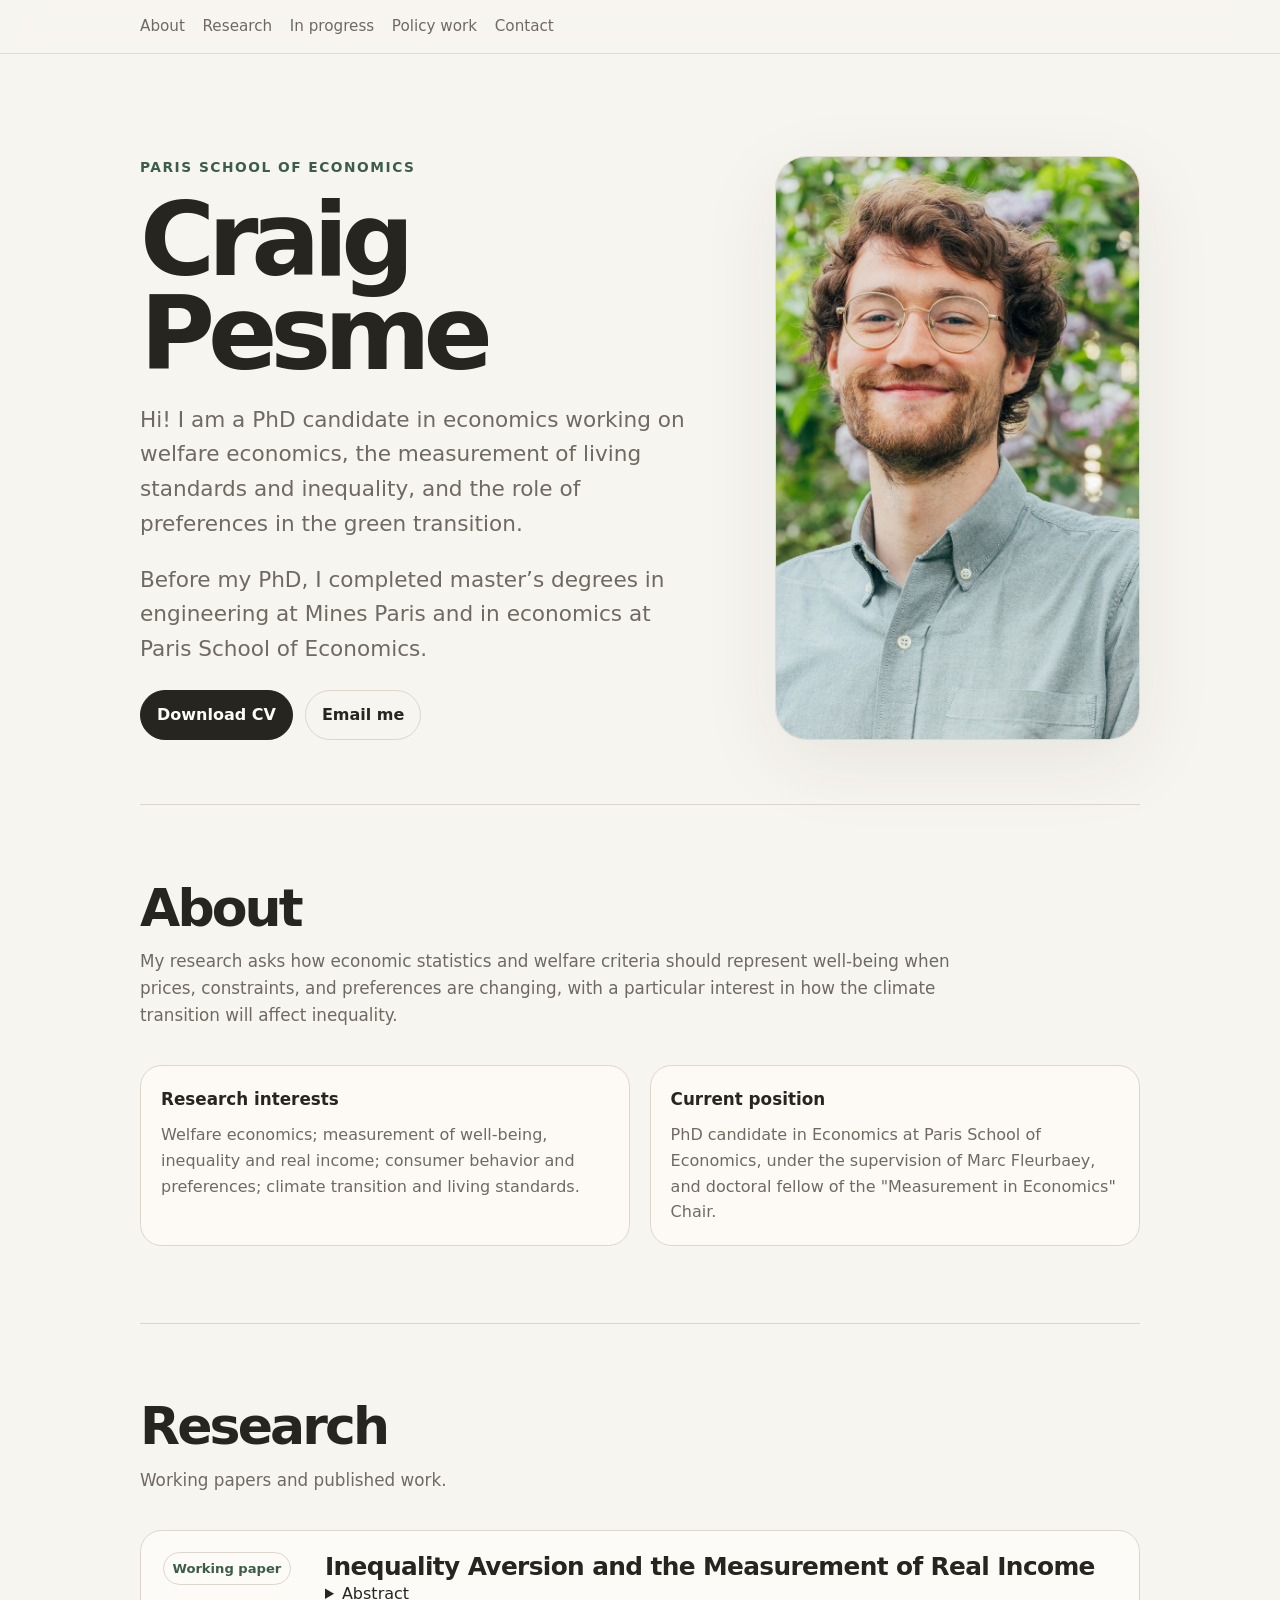
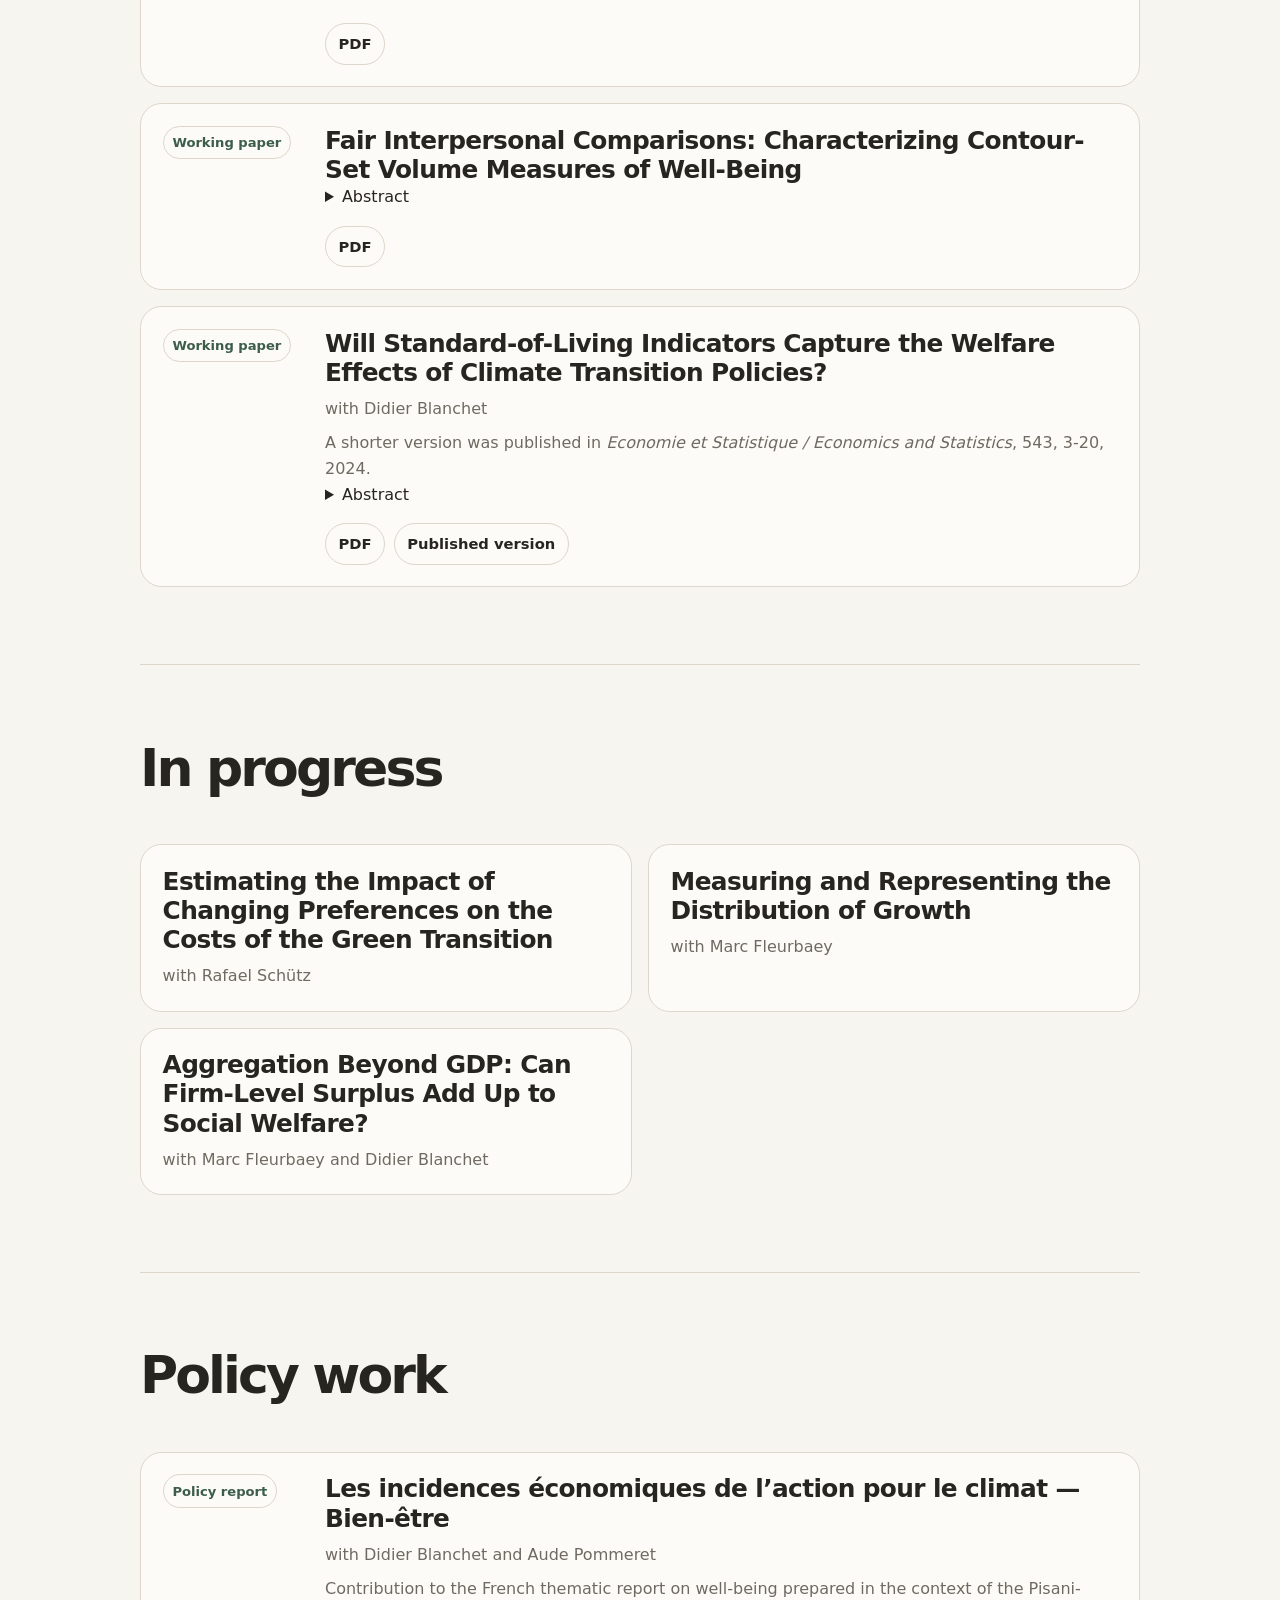
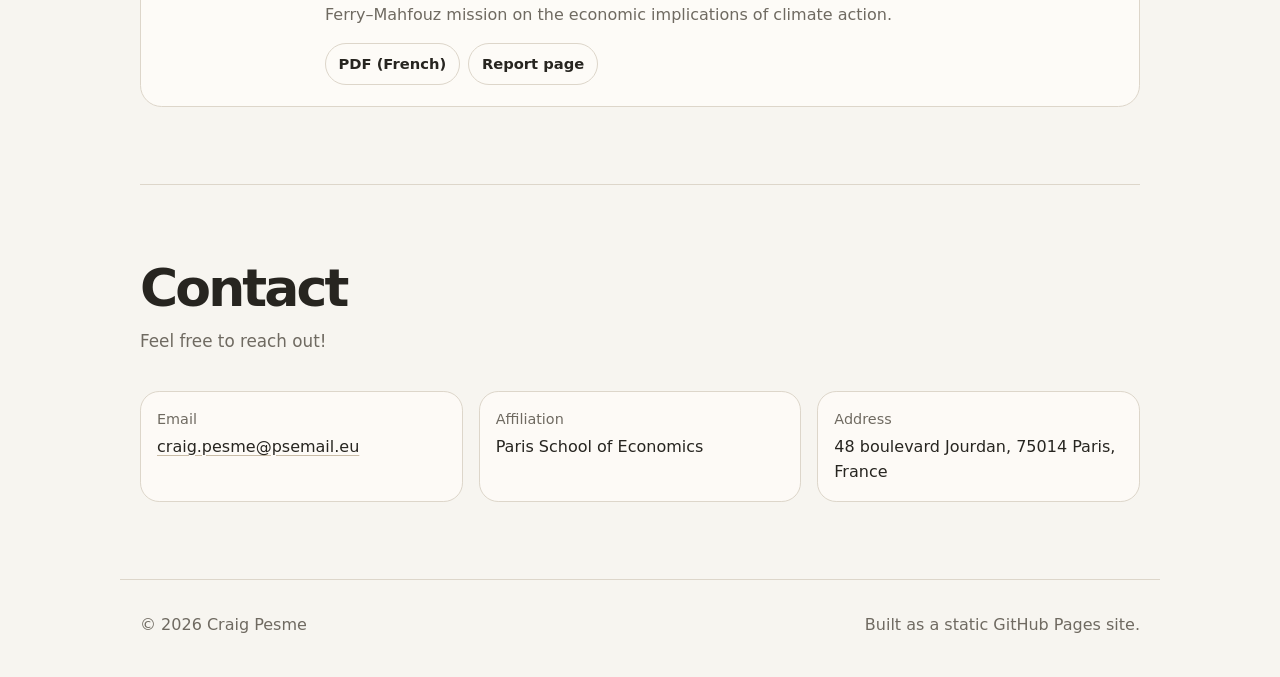
==== index.html @ 3e76d58f "Add educational background to hero section Added a new paragraph detailing educational background." ====
<!doctype html>
<html lang="en">
<head>
  <meta name="google-site-verification" content="8nn1Uok_SbDQmrMVfkWJb2hwRHEvw15b2XIhbdbuSA8" />
  <meta charset="utf-8">
  <meta name="viewport" content="width=device-width, initial-scale=1">
  <title>Craig Pesme · Economics</title>
  <meta name="description" content="Academic website of Craig Pesme, PhD candidate in economics at Paris School of Economics.">
  <link rel="canonical" href="https://craigpesme.github.io/">
  <meta property="og:title" content="Craig Pesme · Economics">
  <meta property="og:description" content="Welfare economics, well-being measurement, real income, preferences, and climate transition.">
  <meta property="og:type" content="website">
  <meta property="og:url" content="https://craigpesme.github.io/">
  <meta property="og:image" content="https://craigpesme.github.io/assets/img/og-image.jpg">
  <meta name="twitter:card" content="summary_large_image">
  <link rel="icon" href="assets/img/favicon.svg" type="image/svg+xml">
  <link rel="stylesheet" href="assets/css/styles.css">
  <script defer src="assets/js/main.js"></script>
  <script type="application/ld+json">
  {
    "@context": "https://schema.org",
    "@type": "Person",
    "name": "Craig Pesme",
    "url": "https://craigpesme.github.io/",
    "email": "mailto:craig.pesme@psemail.eu",
    "affiliation": {
      "@type": "CollegeOrUniversity",
      "name": "Paris School of Economics"
    },
    "jobTitle": "PhD Candidate in Economics"
  }
  </script>
</head>
<body>
  <a class="skip-link" href="#main">Skip to content</a>
  <header class="site-header">
    <nav class="nav" aria-label="Primary navigation">
      <button class="nav-toggle" type="button" aria-expanded="false" aria-controls="nav-links">Menu</button>
      <div class="nav-links" id="nav-links">
        <a href="#about">About</a>
        <a href="#papers">Research</a>
        <a href="#progress">In progress</a>
        <a href="#policy">Policy work</a>
        <a href="#contact">Contact</a>
      </div>
    </nav>
  </header>

  <main id="main">
    <section class="hero" id="top" aria-label="Introduction">
      <div>
        <p class="eyebrow">Paris School of Economics</p>
        <h1>Craig Pesme</h1>
<p class="hero-text">Hi! I am a PhD candidate in economics working on welfare economics, the measurement of living standards and inequality, and the role of preferences in the green transition.</p>
<p class="hero-text">Before my PhD, I completed master’s degrees in engineering at Mines Paris and in economics at Paris School of Economics.</p>
        <div class="hero-actions">
          <a class="button primary" href="assets/files/craig-pesme-cv.pdf">Download CV</a>
          <a class="button" href="mailto:craig.pesme@psemail.eu">Email me</a>
        </div>
      </div>
      <div class="portrait-wrap" aria-label="Portrait of Craig Pesme">
        <img src="assets/img/craig-pesme.jpg" alt="Portrait of Craig Pesme" width="900" height="1261">
      </div>
    </section>

    <section class="section" id="about">
      <div class="section-heading">
        <div>
          <h2>About</h2>
          <p class="section-intro">My research asks how economic statistics and welfare criteria should represent well-being when prices, constraints, and preferences are changing, with a particular interest in how the climate transition will affect inequality.</p>
        </div>
      </div>
      <div class="about-grid">
        <article class="card">
          <h3>Research interests</h3>
          <p>Welfare economics; measurement of well-being, inequality and real income; consumer behavior and preferences; climate transition and living standards.</p>
          
        </article>
        <article class="card">
          <h3>Current position</h3>
          <p>PhD candidate in Economics at Paris School of Economics, under the supervision of Marc Fleurbaey, and doctoral fellow of the "Measurement in Economics" Chair.</p>
        </article>
      </div>
    </section>

    <section class="section" id="papers">
      <div class="section-heading">
        <div>
          <h2>Research</h2>
          <p class="section-intro">Working papers and published work.</p>
        </div>
      </div>

      <div class="paper-list">


        <article class="paper-card">
          <span class="status">Working paper</span>
          <div>
            <h3>Inequality Aversion and the Measurement of Real Income</h3>
            <details class="abstract">
              <summary>Abstract</summary>
              <p>Under non-homothetic preferences, the measurement of real income is not ethically innocuous. Money-metric utility and related welfare indices require a choice of reference prices, and different admissible choices can change conclusions about growth comparisons, inflation inequality, and aggregate welfare. This paper studies how individual welfare should be cardinalized, and how social welfare should be evaluated, when that normalization choice itself affects the degree of inequality aversion embodied in the social ranking. The paper proposes an axiomatic approach in which inequality aversion is made primitive through a transfer principle based on tolerated leakage in equalizing income transfers. The tolerated leakage is summarized by a concave function φ, yielding the notion of φ-prioritarianism. Together with standard axioms, it characterizes a canonical notion of real income and a canonical social ranking. Under additional conditions, the latter can be written as a prioritarian sum of money-metric utilities with an endogenously selected reference price system. The paper then derives explicit formulas for standard non-homothetic demand systems, including Gorman polar form, PIGL, and non-homothetic CES, and shows how the resulting welfare measure can be expressed as a correction to Divisia-style growth indices. Finally, the analysis is extended to heterogeneous preferences, clarifying what can and cannot be recovered once interpersonal comparability must also be addressed.</p>
            </details>
            <div class="paper-links">
              <a class="button" href="assets/files/inequality-aversion-real-income.pdf">PDF</a>
            </div>
          </div>
        </article>

        <article class="paper-card">
          <span class="status">Working paper</span>
          <div>
            <h3>Fair Interpersonal Comparisons: Characterizing Contour-Set Volume Measures of Well-Being</h3>
            <details class="abstract">
              <summary>Abstract</summary>
              <p>How can welfare be compared across individuals with heterogeneous preferences without imposing arbitrary interpersonal utility normalizations? A situation is a pair (x, R), consisting of a bundle and a preference relation. Building on the contour-based approach to fairness and well-being measurement, the paper first characterizes the relevant information in a situation by its opportunity-equivalent profile: the collection of indices of nested opportunity sets whose best attainable element is just indifferent to the individual’s actual bundle. The main question of the paper is then whether such contour-based well-being measures can be neutral with respect to commodity labels and units of measurement. It is shown that these neutrality requirements are incompatible with Pareto on unrestricted domains of continuous, convex, and monotone preferences. Positive results therefore require common restrictions on the geometry of admissible preferences. Under such restrictions, and conditional on a separability axiom of contour information, neutrality characterizes a family of volume-type well-being measures. These measures evaluate a situation by the weighted volume of the relevant lower or upper contour set. They can therefore be interpreted as a continuous generalization of Borda-count ranking methods: they count the alternatives dominated by the individual’s actual bundle. For CES preferences, the representation yields a geometrically normalized utility index.</p>
            </details>
            <div class="paper-links">
              <a class="button" href="assets/files/fair-interpersonal-comparisons.pdf">PDF</a>
            </div>
          </div>
        </article>



        <article class="paper-card">
          <span class="status">Working paper</span>
          <div>
            <h3>Will Standard-of-Living Indicators Capture the Welfare Effects of Climate Transition Policies?</h3>
            <p class="authors"> with Didier Blanchet</p>
            <p class="note">A shorter version was published in <em>Economie et Statistique / Economics and Statistics</em>, 543, 3-20, 2024.</p>
            <details class="abstract">
              <summary>Abstract</summary>
              <p>Climate policies are designed to reduce future well-being losses from climate change, but they may impose short and medium-run costs on households. This article asks whether standard measures of living standards will accurately record these costs as the transition unfolds. We use a stylized model to compare the evolution of standard indicators with consumer utility under three transition mechanisms: green creative destruction, taxation of carbon-intensive goods, and quantitative restrictions on their consumption. Price-mediated mechanisms are, in principle, largely captured by existing indicators, although new-good effects and non-homothetic preferences generate familiar index-number problems. However, regulatory constraints can reduce welfare without changing either nominal income or observed prices, and can therefore leave measured real income unchanged. We then discuss how equivalent-income methods can be used to monetize such constraints and to incorporate non-monetary co-benefits such as health or environmental quality. Finally, we discuss how the welfare interpretation of chain-weighted real income can partly survive endogenous greening of preferences, while becoming more path-dependent and normatively more fragile.</p>
            </details>
            <div class="paper-links">
              <a class="button" href="assets/files/standard-of-living-indicators-climate-transition.pdf">PDF</a>
              <a class="button" href="https://www.insee.fr/en/statistiques/fichier/8260943/01_ES543_Blanchet-Pesme_EN.pdf">Published version</a>
            </div>
          </div>
        </article>
      </div>
    </section>

    <section class="section" id="progress">
      <div class="section-heading">
        <div>
          <h2>In progress</h2>
          <p class="section-intro"></p>
        </div>
      </div>
      <div class="in-progress-list">
        <article class="paper-card">
          <div>
            <h3>Estimating the Impact of Changing Preferences on the Costs of the Green Transition</h3>
            <p class="authors">with Rafael Schütz</p>
          </div>
        </article>
        <article class="paper-card">
          <div>
            <h3>Measuring and Representing the Distribution of Growth</h3>
            <p class="authors">with Marc Fleurbaey</p>
          </div>
        </article>
        <article class="paper-card">
          <div>
            <h3>Aggregation Beyond GDP: Can Firm-Level Surplus Add Up to Social Welfare?</h3>
            <p class="authors">with Marc Fleurbaey and Didier Blanchet</p>
          </div>
        </article>

      </div>
    </section>

    <section class="section" id="policy">
      <div class="section-heading">
        <div>
          <h2>Policy work</h2>
          <p class="section-intro">
        </div>
      </div>
      <div class="paper-list">
        <article class="paper-card">
          <span class="status">Policy report</span>
          <div>
            <h3>Les incidences économiques de l’action pour le climat — Bien-être</h3>
            <p class="authors">with Didier Blanchet and Aude Pommeret</p>
            <p class="note">Contribution to the French thematic report on well-being prepared in the context of the Pisani-Ferry–Mahfouz mission on the economic implications of climate action.</p>
            <div class="paper-links">
              <a class="button" href="https://www.strategie-plan.gouv.fr/files/files/Publications/Rapport/fs-2023-les_incidences_economiques_de_laction_pour_le_climat-thematique-bien-etre.pdf">PDF (French)</a>
              <a class="button" href="https://www.strategie-plan.gouv.fr/publications/incidences-economiques-de-laction-climat">Report page</a>
            </div>
          </div>
        </article>
      </div>
    </section>


    <section class="section" id="contact">
      <div class="section-heading">
        <div>
          <h2>Contact</h2>
          <p class="section-intro">Feel free to reach out!</p>
        </div>
      </div>
      <div class="contact-grid">
        <div class="contact-item">
          <span class="label">Email</span>
          <a href="mailto:craig.pesme@psemail.eu">craig.pesme@psemail.eu</a>
        </div>
        <div class="contact-item">
          <span class="label">Affiliation</span>
          Paris School of Economics
        </div>
        <div class="contact-item">
          <span class="label">Address</span>
          48 boulevard Jourdan, 75014 Paris, France
        </div>
      </div>
    </section>
  </main>

  <footer class="site-footer">
    <span>© <span data-year></span> Craig Pesme</span>
    <span>Built as a static GitHub Pages site.</span>
  </footer>
</body>
</html>
---- assets/css/styles.css ----
:root {
  --bg: #f7f5f0;
  --surface: #fffdf9;
  --text: #272520;
  --muted: #6f6a61;
  --line: #ddd6ca;
  --accent: #8b6f47;
  --accent-2: #3b5d4a;
  --max: 1040px;
  color-scheme: light;
}

* { box-sizing: border-box; }
html { scroll-behavior: smooth; }
body {
  margin: 0;
  font-family: Inter, ui-sans-serif, system-ui, -apple-system, BlinkMacSystemFont, "Segoe UI", sans-serif;
  background: var(--bg);
  color: var(--text);
  line-height: 1.6;
  text-rendering: optimizeLegibility;
}

a { color: inherit; text-decoration-color: rgba(139,111,71,0.45); text-underline-offset: 0.18em; }
a:hover { color: var(--accent); text-decoration-color: currentColor; }
img { max-width: 100%; display: block; }

.skip-link {
  position: absolute;
  left: 1rem;
  top: -3rem;
  background: var(--text);
  color: var(--surface);
  padding: .55rem .75rem;
  border-radius: .5rem;
  z-index: 10;
}
.skip-link:focus { top: 1rem; }

.site-header {
  position: sticky;
  top: 0;
  z-index: 5;
  border-bottom: 1px solid rgba(221,214,202,.85);
  background: rgba(247,245,240,.88);
  backdrop-filter: blur(18px);
}
.nav {
  max-width: var(--max);
  margin: 0 auto;
  padding: .9rem 1.25rem;
  display: flex;
  align-items: center;
  justify-content: space-between;
  gap: 1rem;
}
.brand {
  font-weight: 650;
  letter-spacing: -0.02em;
  text-decoration: none;
}
.nav-links {
  display: flex;
  gap: 1.1rem;
  align-items: center;
  font-size: .95rem;
  color: var(--muted);
}
.nav-links a { text-decoration: none; }
.nav-links a:hover, .nav-links a.is-active { color: var(--text); }
.nav-toggle { display: none; }

main { max-width: var(--max); margin: 0 auto; padding: 0 1.25rem; }
.hero {
  display: grid;
  grid-template-columns: minmax(0, 1fr) minmax(260px, 365px);
  gap: clamp(2rem, 6vw, 5.5rem);
  align-items: center;
  padding: clamp(3rem, 8vw, 6.5rem) 0 clamp(2rem, 5vw, 4.25rem);
}
.eyebrow {
  margin: 0 0 .9rem;
  color: var(--accent-2);
  font-size: .86rem;
  font-weight: 650;
  letter-spacing: .11em;
  text-transform: uppercase;
}
h1 {
  margin: 0;
  font-size: clamp(3rem, 9vw, 6.4rem);
  line-height: .92;
  letter-spacing: -0.07em;
}
.hero-text {
  max-width: 690px;
  margin: 1.35rem 0 0;
  color: var(--muted);
  font-size: clamp(1.1rem, 2vw, 1.35rem);
}
.hero-actions, .paper-links, .section-actions {
  display: flex;
  flex-wrap: wrap;
  gap: .75rem;
  margin-top: 1.45rem;
}
.button {
  display: inline-flex;
  align-items: center;
  justify-content: center;
  min-height: 2.75rem;
  padding: .72rem 1rem;
  border: 1px solid var(--line);
  border-radius: 999px;
  background: transparent;
  color: var(--text);
  text-decoration: none;
  font-weight: 560;
  transition: transform .16s ease, border-color .16s ease, background-color .16s ease;
}
.button:hover { transform: translateY(-1px); border-color: var(--accent); background: rgba(139,111,71,.07); color: var(--text); }
.button.primary { background: var(--text); color: var(--surface); border-color: var(--text); }
.button.primary:hover { background: #3a342b; color: var(--surface); }

.portrait-wrap {
  align-self: stretch;
  min-height: 470px;
  border-radius: 2rem;
  overflow: hidden;
  border: 1px solid rgba(221,214,202,.9);
  background: var(--surface);
  box-shadow: 0 22px 80px rgba(47,42,34,.08);
}
.portrait-wrap img {
  width: 100%;
  height: 100%;
  object-fit: cover;
  object-position: 52% 26%;
}

.section {
  padding: clamp(2.5rem, 6vw, 5rem) 0;
  border-top: 1px solid var(--line);
}
.section-heading {
  display: grid;
  grid-template-columns: 200px minmax(0,1fr);
  gap: 2rem;
  align-items: start;
  margin-bottom: 2.25rem;
}
.section-number {
  color: var(--accent);
  font-size: .85rem;
  font-weight: 650;
  letter-spacing: .08em;
}
h2 {
  margin: 0;
  font-size: clamp(2rem, 4.5vw, 3.25rem);
  line-height: 1;
  letter-spacing: -0.055em;
}
.section-intro {
  margin: .9rem 0 0;
  max-width: 680px;
  color: var(--muted);
  font-size: 1.05rem;
}

.about-grid {
  display: grid;
  grid-template-columns: 1fr 1fr;
  gap: 1.2rem;
}
.card {
  border: 1px solid var(--line);
  border-radius: 1.35rem;
  background: rgba(255,253,249,.76);
  padding: 1.25rem;
}
.card h3 { margin: 0 0 .6rem; font-size: 1.05rem; }
.card p { margin: 0; color: var(--muted); }
.tags { display: flex; flex-wrap: wrap; gap: .55rem; margin-top: .75rem; }
.tag {
  display: inline-flex;
  border: 1px solid var(--line);
  border-radius: 999px;
  padding: .38rem .62rem;
  color: var(--muted);
  background: rgba(255,255,255,.45);
  font-size: .92rem;
}

.paper-list { display: grid; gap: 1rem; }
.paper-card {
  display: grid;
  grid-template-columns: 140px minmax(0,1fr);
  gap: 1.4rem;
  padding: 1.35rem;
  border: 1px solid var(--line);
  border-radius: 1.35rem;
  background: rgba(255,253,249,.78);
}
.status {
  align-self: start;
  width: fit-content;
  border: 1px solid var(--line);
  border-radius: 999px;
  padding: .32rem .55rem;
  color: var(--accent-2);
  font-size: .82rem;
  font-weight: 650;
  white-space: nowrap;
}
.paper-card h3 { margin: 0; font-size: clamp(1.18rem, 2.5vw, 1.55rem); line-height: 1.18; letter-spacing: -0.025em; }
.authors, .venue, .note { color: var(--muted); }
.authors { margin: .35rem 0 .7rem; }
.paper-card p { margin: .55rem 0 0; }
.paper-links { margin-top: 1rem; gap: .55rem; }
.paper-links .button { min-height: 2.25rem; padding: .5rem .78rem; font-size: .92rem; }

.in-progress-list { display: grid; grid-template-columns: 1fr 1fr; gap: 1rem; }
.in-progress-list .paper-card { grid-template-columns: 1fr; }

.cv-panel {
  display: grid;
  grid-template-columns: minmax(0,1fr) auto;
  gap: 1.5rem;
  align-items: center;
  border: 1px solid var(--line);
  border-radius: 1.6rem;
  padding: 1.45rem;
  background: rgba(255,253,249,.78);
}
.cv-panel p { color: var(--muted); margin: .45rem 0 0; }

.contact-grid {
  display: grid;
  grid-template-columns: repeat(3,1fr);
  gap: 1rem;
}
.contact-item {
  border: 1px solid var(--line);
  border-radius: 1.2rem;
  padding: 1rem;
  background: rgba(255,253,249,.75);
}
.contact-item .label { display: block; color: var(--muted); font-size: .9rem; margin-bottom: .15rem; }

.site-footer {
  max-width: var(--max);
  margin: 0 auto;
  padding: 2rem 1.25rem 2.5rem;
  border-top: 1px solid var(--line);
  color: var(--muted);
  display: flex;
  justify-content: space-between;
  gap: 1rem;
  flex-wrap: wrap;
}

@media (max-width: 820px) {
  .nav { align-items: flex-start; }
  .nav-toggle {
    display: inline-flex;
    border: 1px solid var(--line);
    background: transparent;
    border-radius: 999px;
    padding: .35rem .65rem;
    color: var(--text);
  }
  .nav-links {
    display: none;
    position: absolute;
    top: 3.65rem;
    right: 1.25rem;
    flex-direction: column;
    align-items: flex-start;
    padding: 1rem;
    border: 1px solid var(--line);
    border-radius: 1rem;
    background: var(--surface);
    box-shadow: 0 20px 70px rgba(47,42,34,.12);
  }
  .nav-links.is-open { display: flex; }
  .hero { grid-template-columns: 1fr; }
  .portrait-wrap { min-height: 420px; max-width: 360px; }
  .section-heading { grid-template-columns: 1fr; gap: .55rem; }
  .about-grid, .in-progress-list, .contact-grid { grid-template-columns: 1fr; }
  .paper-card { grid-template-columns: 1fr; gap: .9rem; }
  .cv-panel { grid-template-columns: 1fr; }
}

@media (max-width: 520px) {
  main { padding: 0 1rem; }
  .nav { padding-left: 1rem; padding-right: 1rem; }
  .hero { padding-top: 2.7rem; }
  .portrait-wrap { min-height: 360px; }
  .card, .paper-card, .cv-panel { border-radius: 1rem; padding: 1rem; }
}
.section-heading {
  grid-template-columns: 1fr;
}

.section-heading > div {
  max-width: 850px;
}

.section-intro {
  max-width: 850px;
}
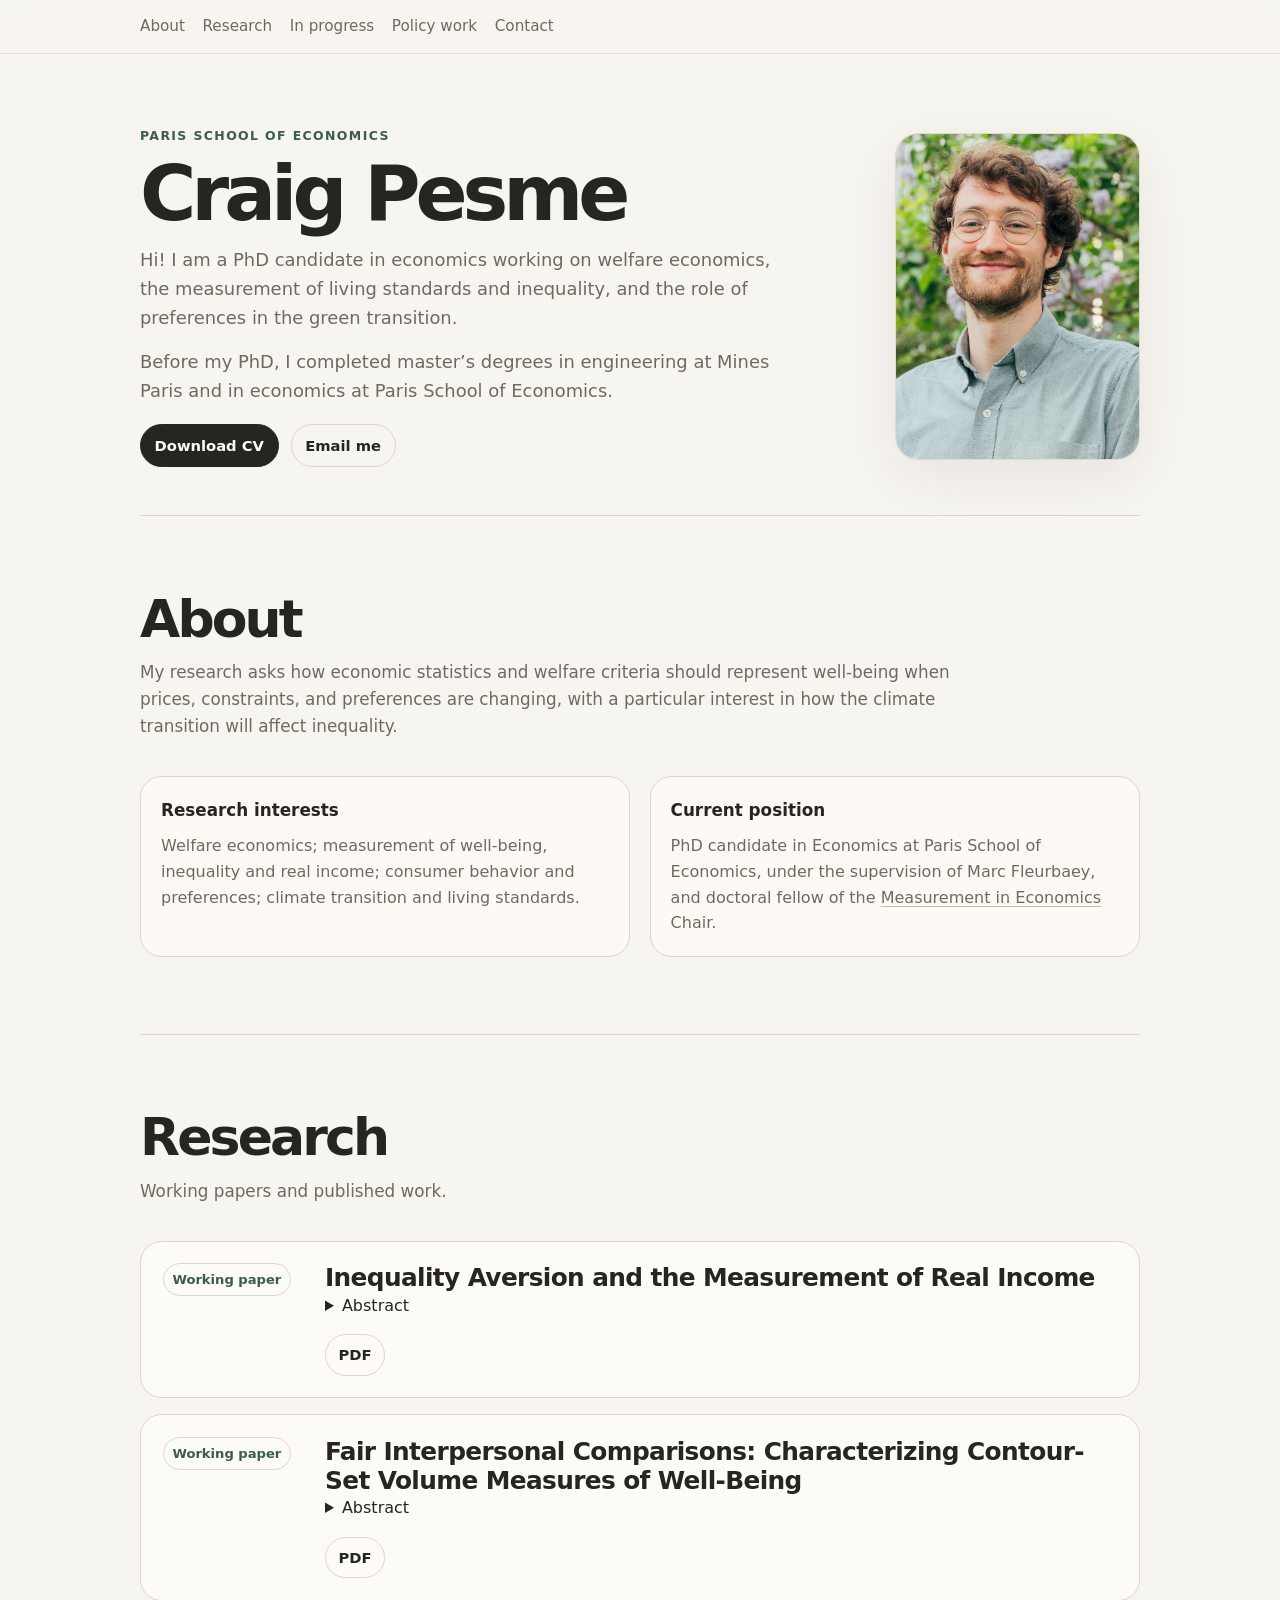
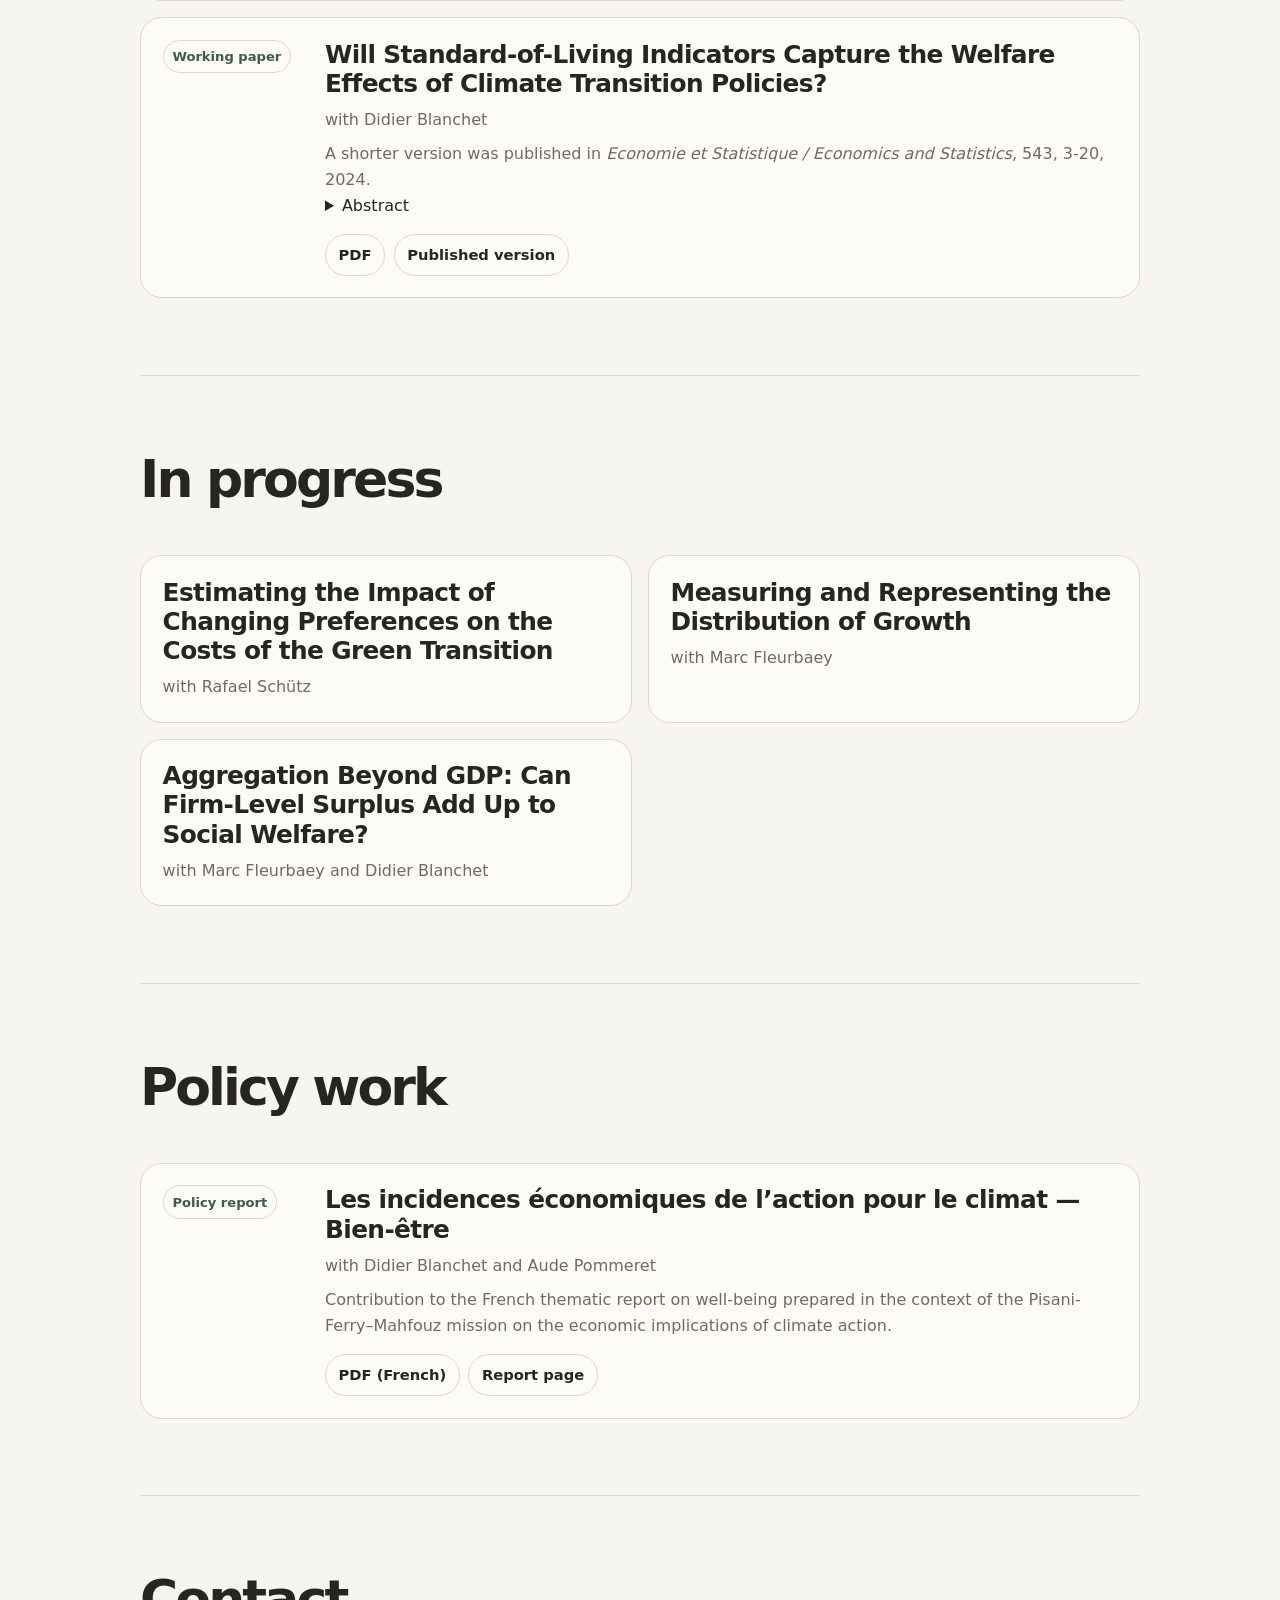
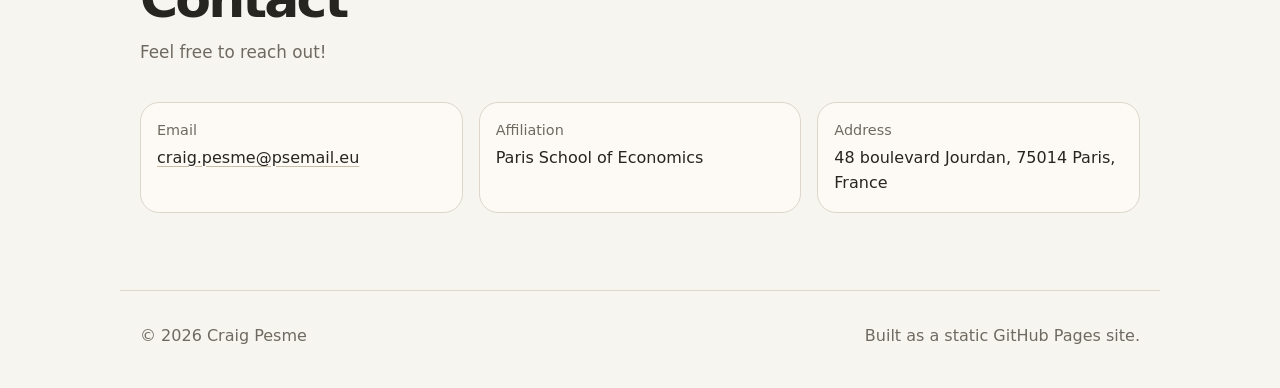
==== commit 4aecadf7: "Add hyperlink to Measurement in Economics Chair" ====
--- a/index.html
+++ b/index.html
@@ -78,7 +78,7 @@
         </article>
         <article class="card">
           <h3>Current position</h3>
-          <p>PhD candidate in Economics at Paris School of Economics, under the supervision of Marc Fleurbaey, and doctoral fellow of the "Measurement in Economics" Chair.</p>
+          <p>PhD candidate in Economics at Paris School of Economics, under the supervision of Marc Fleurbaey, and doctoral fellow of the <a href="https://www.parisschoolofeconomics.eu/en/research/research-initiatives/research-chairs/measurement-in-economics-chair/" target="_blank" rel="noopener noreferrer">Measurement in Economics</a> Chair.</p>
         </article>
       </div>
     </section>
--- a/assets/css/styles.css
+++ b/assets/css/styles.css
@@ -73,36 +73,39 @@
 main { max-width: var(--max); margin: 0 auto; padding: 0 1.25rem; }
 .hero {
   display: grid;
-  grid-template-columns: minmax(0, 1fr) minmax(260px, 365px);
-  gap: clamp(2rem, 6vw, 5.5rem);
-  align-items: center;
-  padding: clamp(3rem, 8vw, 6.5rem) 0 clamp(2rem, 5vw, 4.25rem);
+  grid-template-columns: minmax(0, 1fr) 245px;
+  gap: clamp(1.5rem, 4vw, 3rem);
+  align-items: center;
+  padding: clamp(2.25rem, 6vw, 4.5rem) 0 clamp(1.5rem, 4vw, 3rem);
+}
+.hero > div:first-child {
+  max-width: 680px;
 }
 .eyebrow {
-  margin: 0 0 .9rem;
+  margin: 0 0 .75rem;
   color: var(--accent-2);
-  font-size: .86rem;
+  font-size: .78rem;
   font-weight: 650;
   letter-spacing: .11em;
   text-transform: uppercase;
 }
 h1 {
   margin: 0;
-  font-size: clamp(3rem, 9vw, 6.4rem);
-  line-height: .92;
-  letter-spacing: -0.07em;
+  font-size: clamp(2.6rem, 7vw, 4.8rem);
+  line-height: .94;
+  letter-spacing: -0.065em;
 }
 .hero-text {
-  max-width: 690px;
-  margin: 1.35rem 0 0;
-  color: var(--muted);
-  font-size: clamp(1.1rem, 2vw, 1.35rem);
+  max-width: 640px;
+  margin: 1rem 0 0;
+  color: var(--muted);
+  font-size: clamp(.98rem, 1.5vw, 1.12rem);
 }
 .hero-actions, .paper-links, .section-actions {
   display: flex;
   flex-wrap: wrap;
   gap: .75rem;
-  margin-top: 1.45rem;
+  margin-top: 1.15rem;
 }
 .button {
   display: inline-flex;
@@ -122,14 +125,24 @@
 .button.primary { background: var(--text); color: var(--surface); border-color: var(--text); }
 .button.primary:hover { background: #3a342b; color: var(--surface); }
 
+.hero-actions .button {
+  min-height: 2.35rem;
+  padding: .55rem .85rem;
+  font-size: .92rem;
+}
+
 .portrait-wrap {
-  align-self: stretch;
-  min-height: 470px;
-  border-radius: 2rem;
+  align-self: center;
+  justify-self: end;
+  width: 245px;
+  max-width: 245px;
+  min-height: 0;
+  aspect-ratio: 3 / 4;
+  border-radius: 1.45rem;
   overflow: hidden;
   border: 1px solid rgba(221,214,202,.9);
   background: var(--surface);
-  box-shadow: 0 22px 80px rgba(47,42,34,.08);
+  box-shadow: 0 18px 60px rgba(47,42,34,.08);
 }
 .portrait-wrap img {
   width: 100%;
@@ -144,10 +157,13 @@
 }
 .section-heading {
   display: grid;
-  grid-template-columns: 200px minmax(0,1fr);
-  gap: 2rem;
+  grid-template-columns: 1fr;
+  gap: .55rem;
   align-items: start;
   margin-bottom: 2.25rem;
+}
+.section-heading > div {
+  max-width: 850px;
 }
 .section-number {
   color: var(--accent);
@@ -163,7 +179,7 @@
 }
 .section-intro {
   margin: .9rem 0 0;
-  max-width: 680px;
+  max-width: 850px;
   color: var(--muted);
   font-size: 1.05rem;
 }
@@ -285,7 +301,13 @@
   }
   .nav-links.is-open { display: flex; }
   .hero { grid-template-columns: 1fr; }
-  .portrait-wrap { min-height: 420px; max-width: 360px; }
+  .portrait-wrap {
+    justify-self: start;
+    width: 240px;
+    max-width: 100%;
+    min-height: 0;
+    aspect-ratio: 3 / 4;
+  }
   .section-heading { grid-template-columns: 1fr; gap: .55rem; }
   .about-grid, .in-progress-list, .contact-grid { grid-template-columns: 1fr; }
   .paper-card { grid-template-columns: 1fr; gap: .9rem; }
@@ -295,18 +317,30 @@
 @media (max-width: 520px) {
   main { padding: 0 1rem; }
   .nav { padding-left: 1rem; padding-right: 1rem; }
-  .hero { padding-top: 2.7rem; }
-  .portrait-wrap { min-height: 360px; }
+  .hero { padding-top: 2.4rem; }
+  .portrait-wrap {
+    width: 215px;
+    min-height: 0;
+  }
   .card, .paper-card, .cv-panel { border-radius: 1rem; padding: 1rem; }
 }
-.section-heading {
-  grid-template-columns: 1fr;
-}
-
-.section-heading > div {
-  max-width: 850px;
-}
-
-.section-intro {
-  max-width: 850px;
-}
+
+
+
+/* Final hero-size safeguard: keep the top section compact. */
+.hero {
+  grid-template-columns: minmax(0, 1fr) 245px;
+}
+.portrait-wrap {
+  width: 245px;
+  max-width: 245px;
+  min-height: 0;
+  aspect-ratio: 3 / 4;
+}
+@media (max-width: 820px) {
+  .hero { grid-template-columns: 1fr; }
+  .portrait-wrap { width: 240px; max-width: 100%; min-height: 0; }
+}
+@media (max-width: 520px) {
+  .portrait-wrap { width: 215px; min-height: 0; }
+}
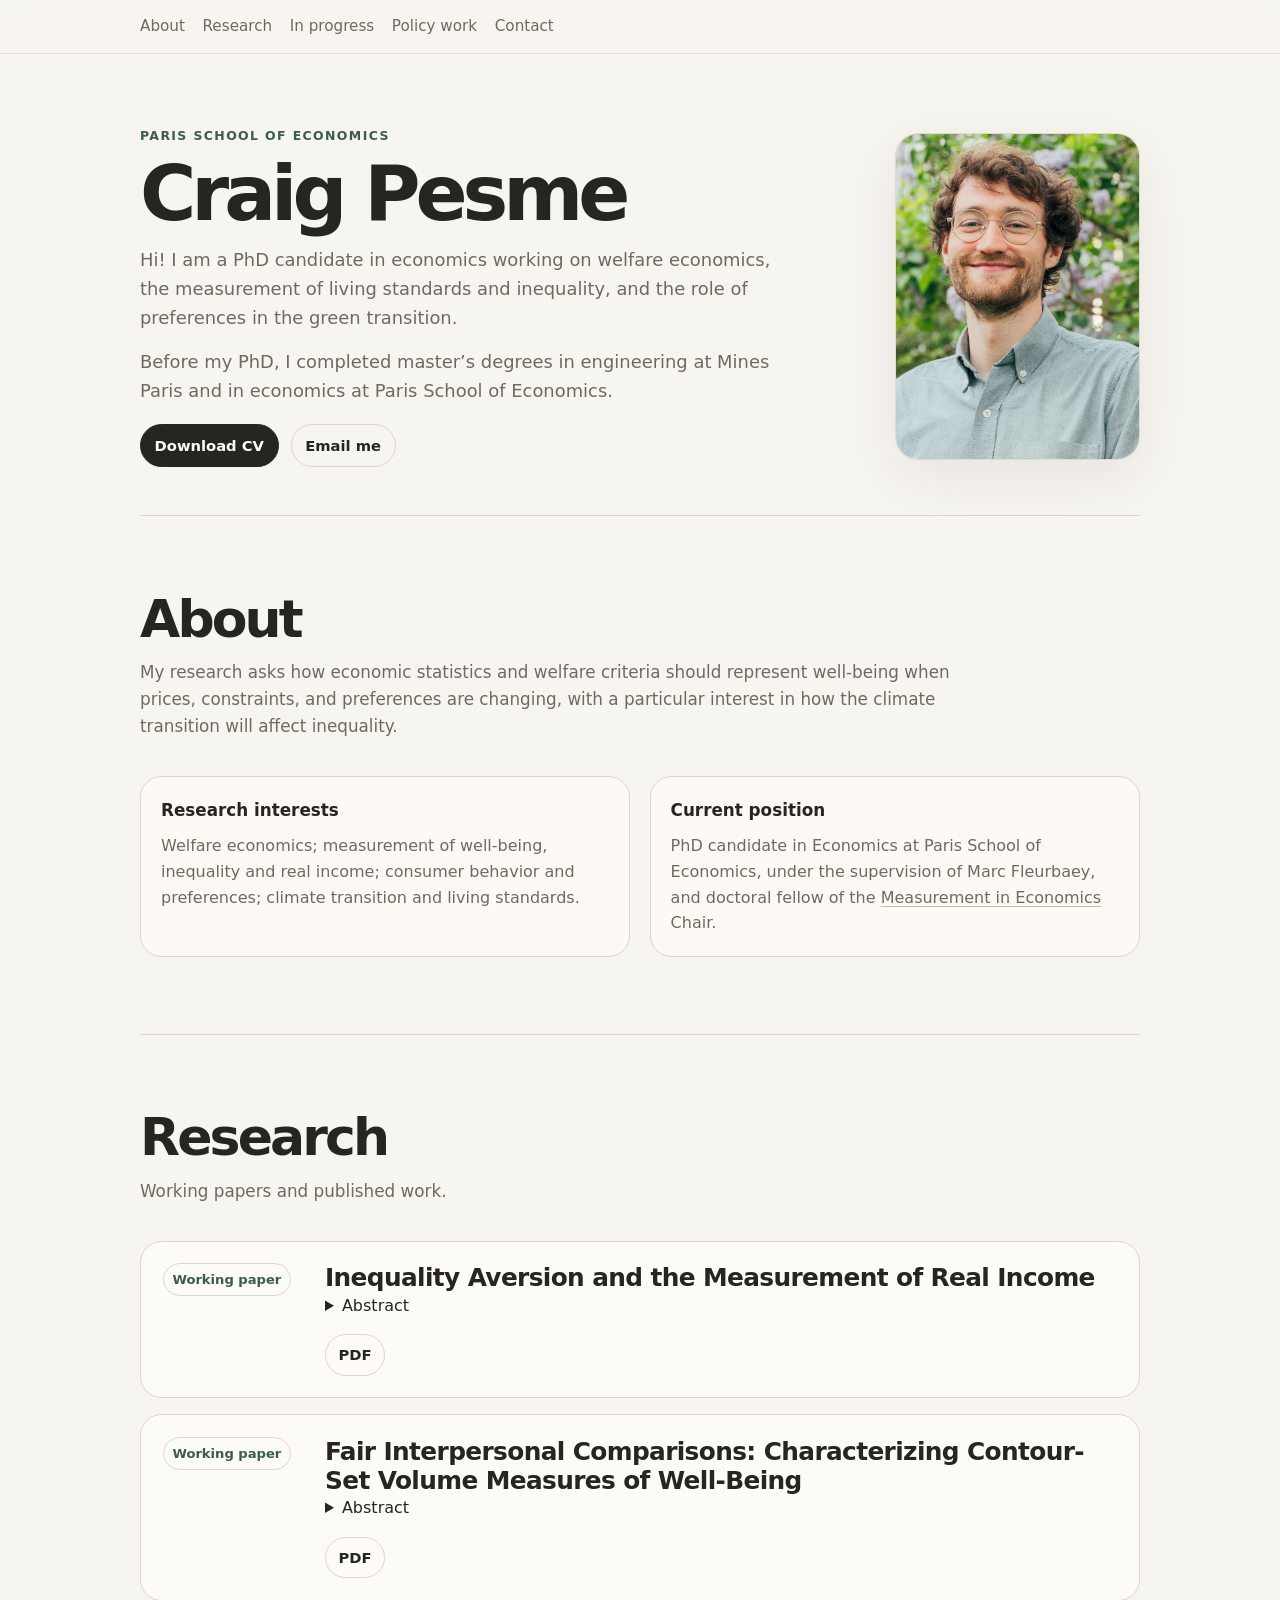
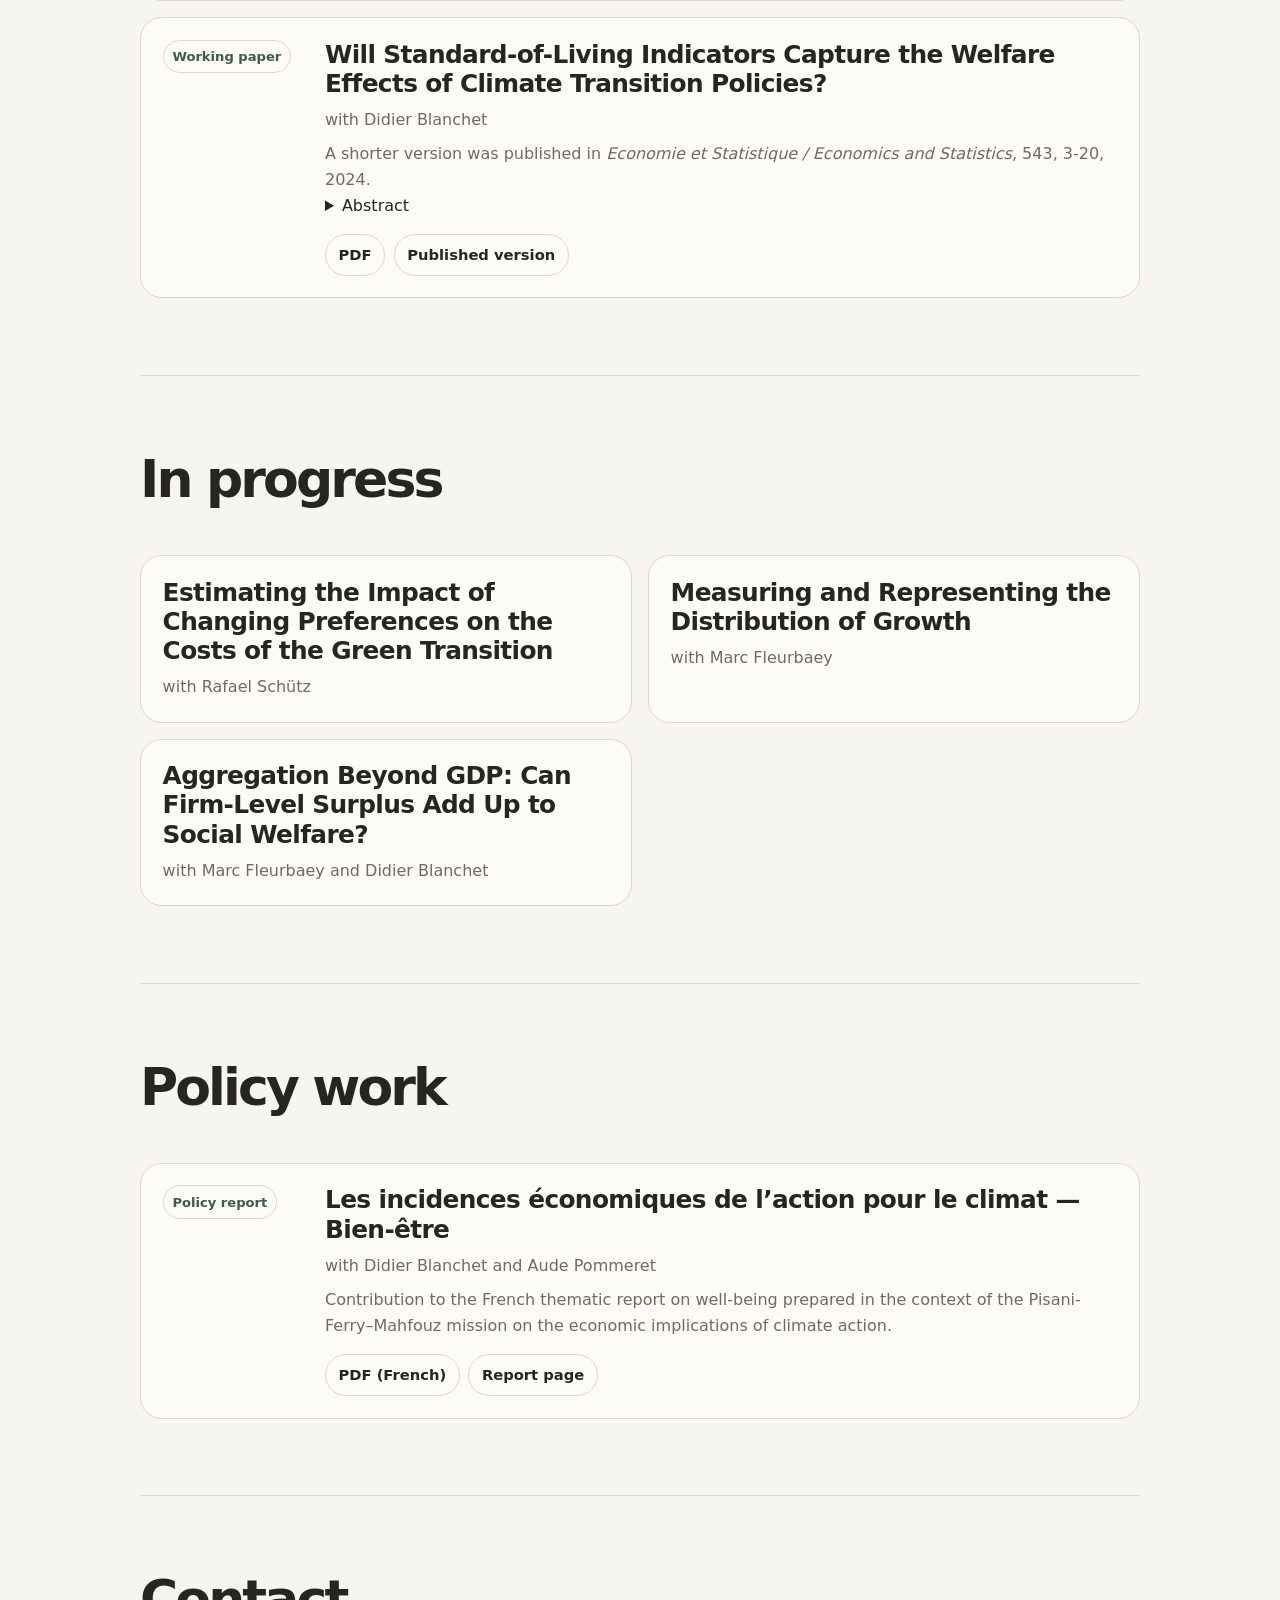
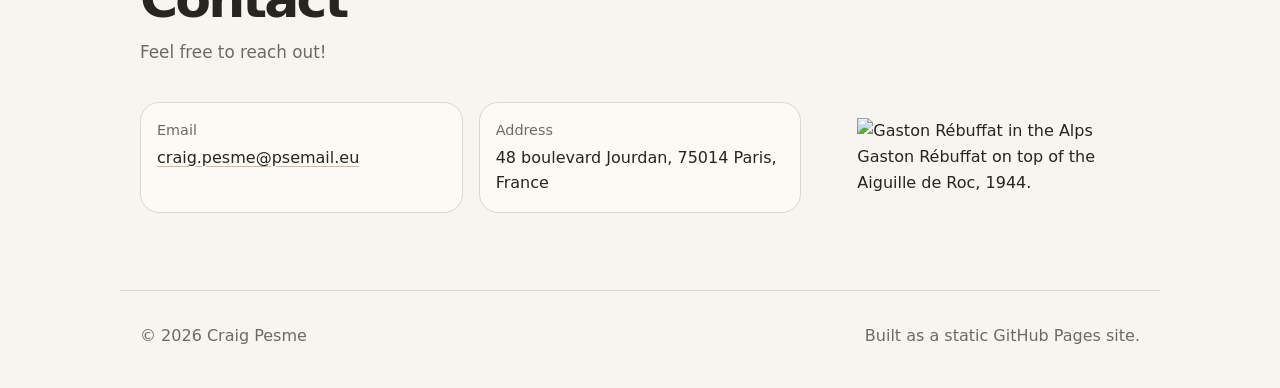
==== commit a575d708: "Revise contact section with new details and image Updated contact section with email and address det" ====
--- a/index.html
+++ b/index.html
@@ -205,19 +205,22 @@
         </div>
       </div>
       <div class="contact-grid">
-        <div class="contact-item">
-          <span class="label">Email</span>
-          <a href="mailto:craig.pesme@psemail.eu">craig.pesme@psemail.eu</a>
-        </div>
-        <div class="contact-item">
-          <span class="label">Affiliation</span>
-          Paris School of Economics
-        </div>
-        <div class="contact-item">
-          <span class="label">Address</span>
-          48 boulevard Jourdan, 75014 Paris, France
-        </div>
-      </div>
+  <div class="contact-item">
+    <span class="label">Email</span>
+    <a href="mailto:craig.pesme@psemail.eu">craig.pesme@psemail.eu</a>
+  </div>
+
+  <div class="contact-item">
+    <span class="label">Address</span>
+    48 boulevard Jourdan, 75014 Paris, France
+  </div>
+
+  <figure class="contact-photo">
+    <img src="assets/img/rebuffat.jpg" alt="Gaston Rébuffat in the Alps">
+    <figcaption>Gaston Rébuffat on top of the Aiguille de Roc, 1944.</figcaption>
+  </figure>
+</div>
+</div>
     </section>
   </main>
 
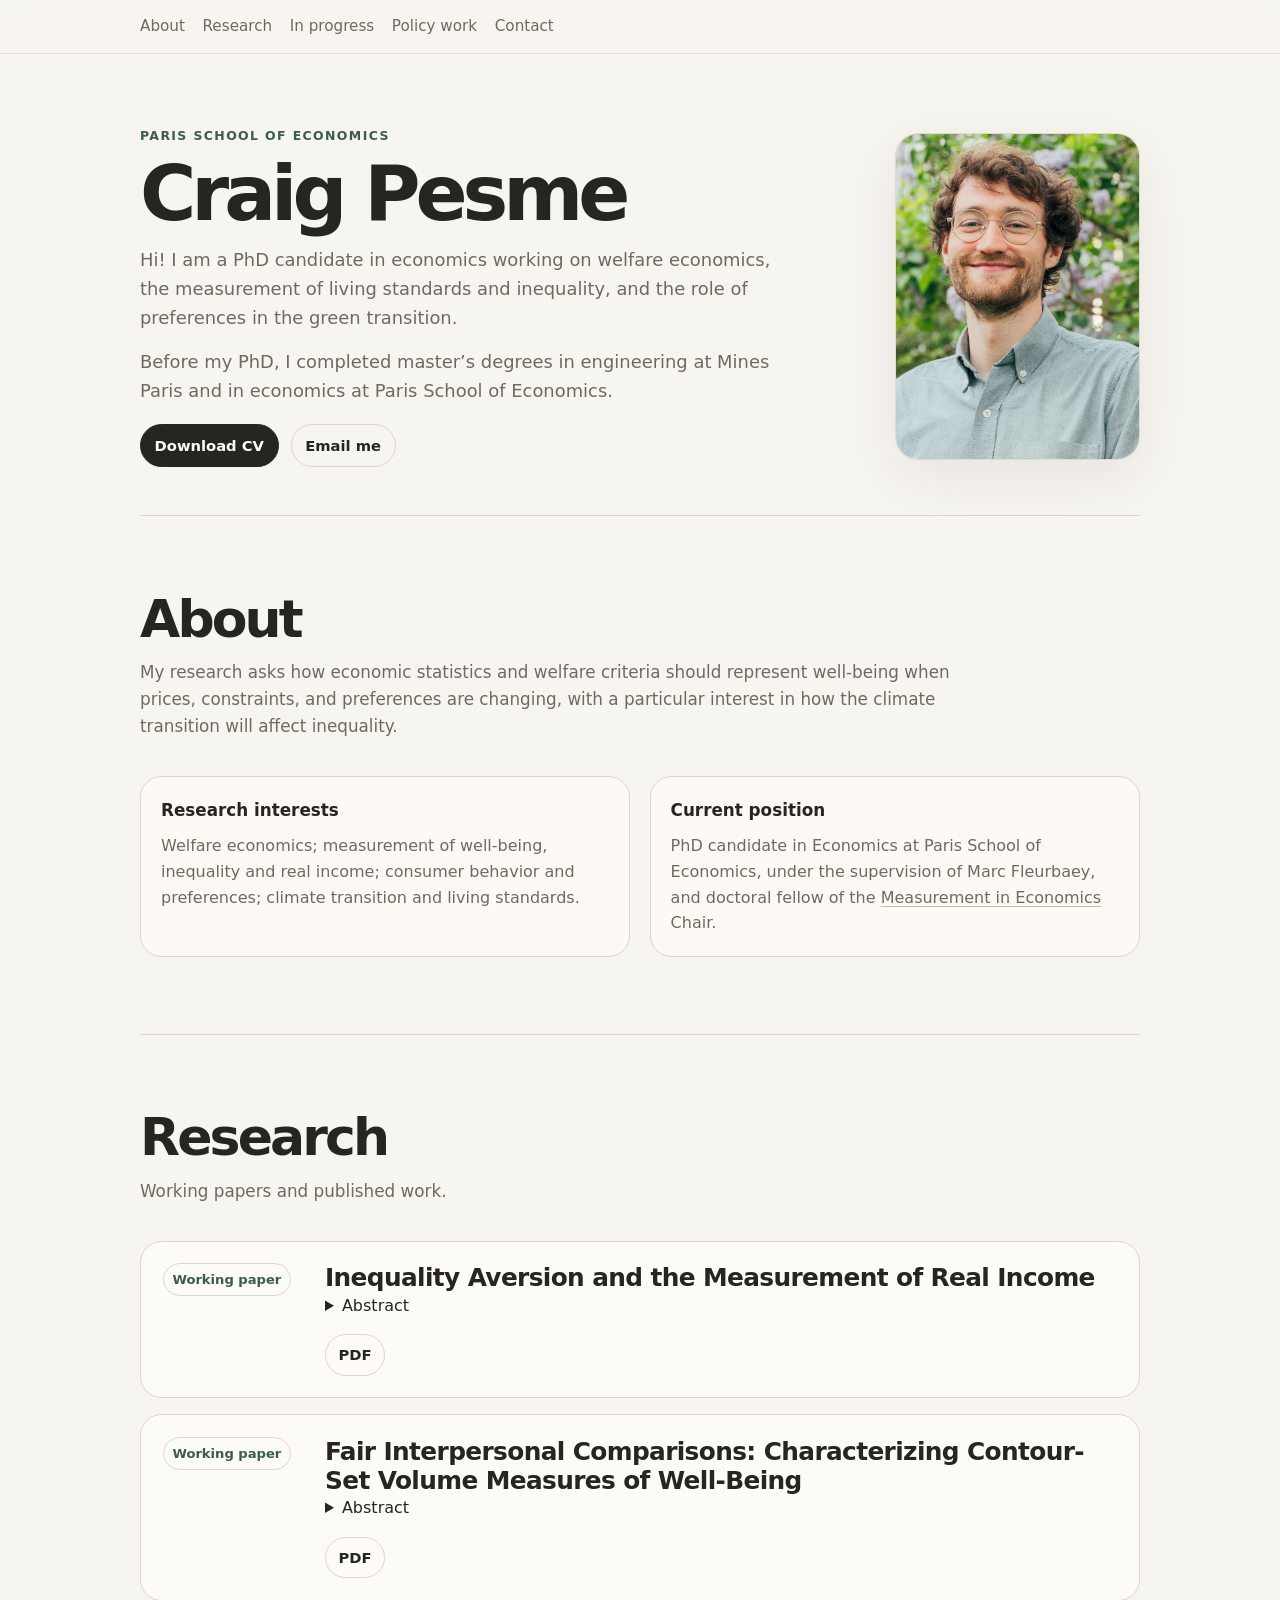
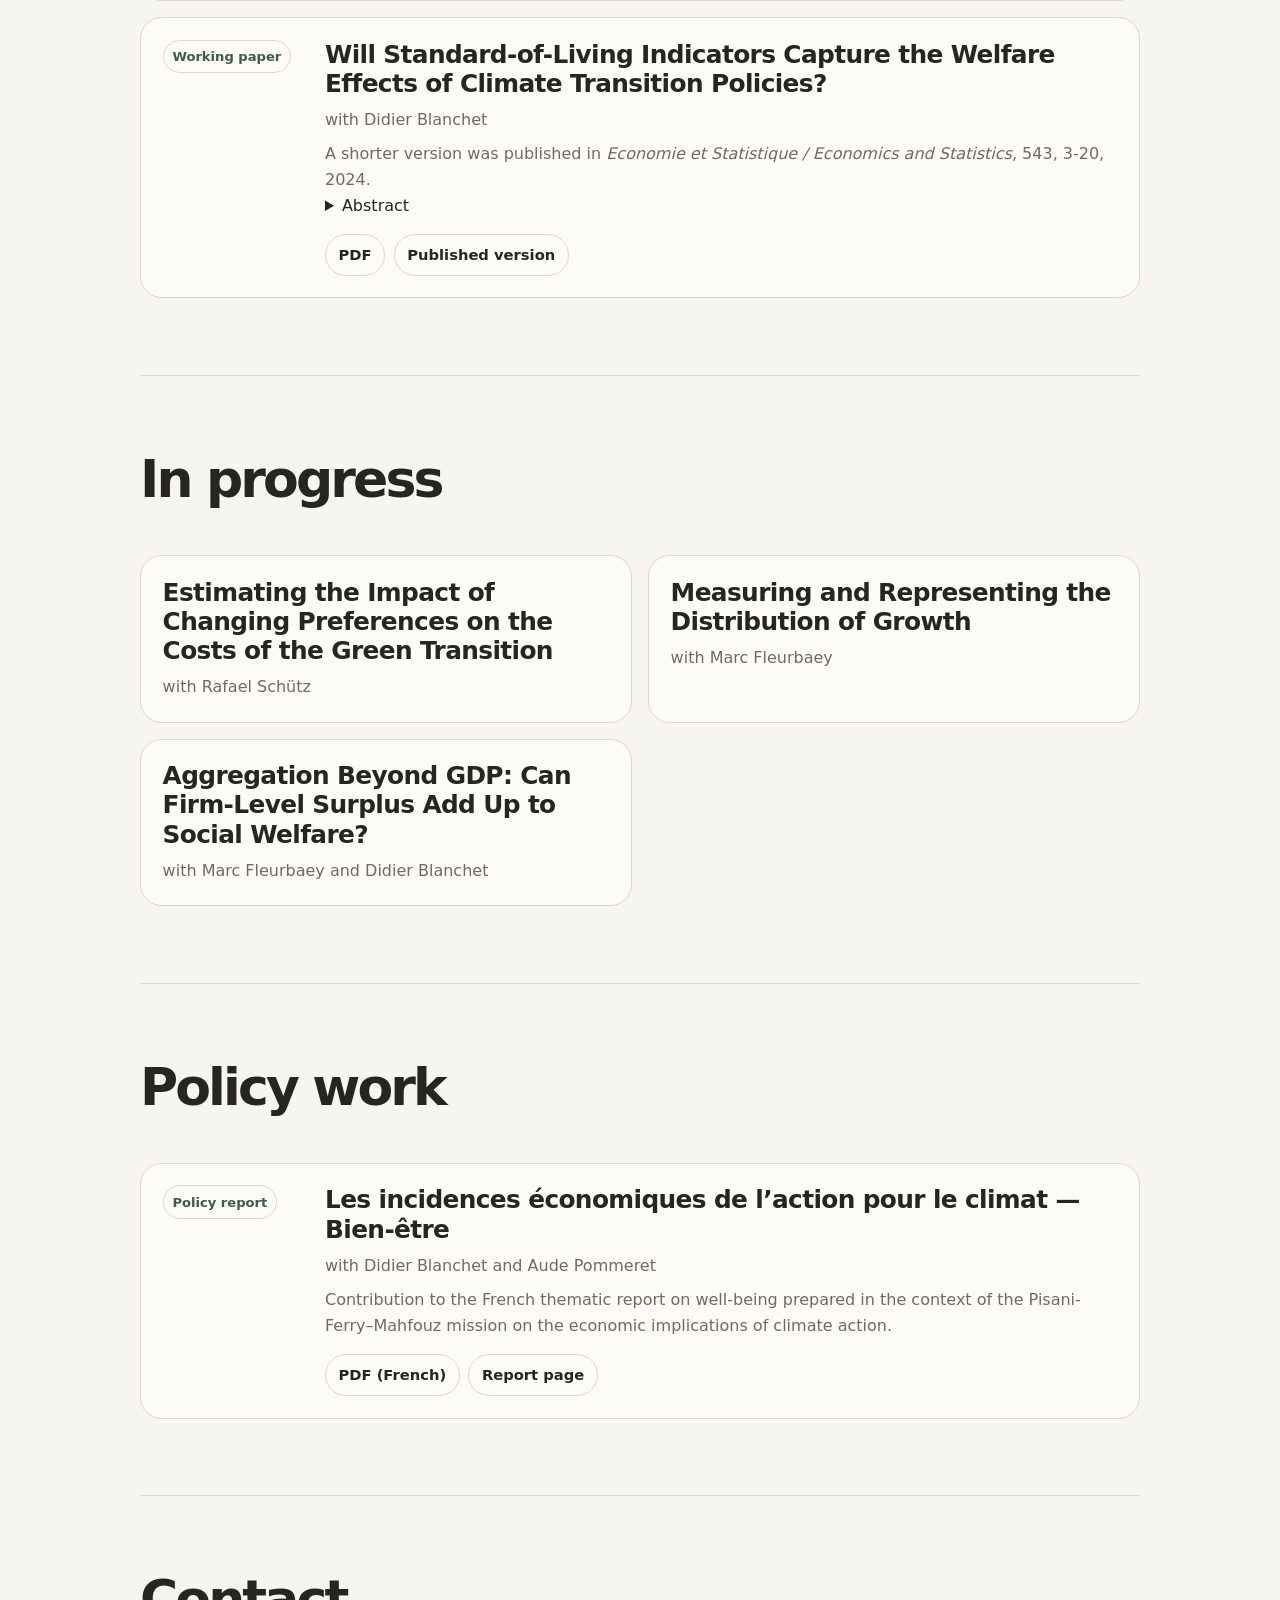
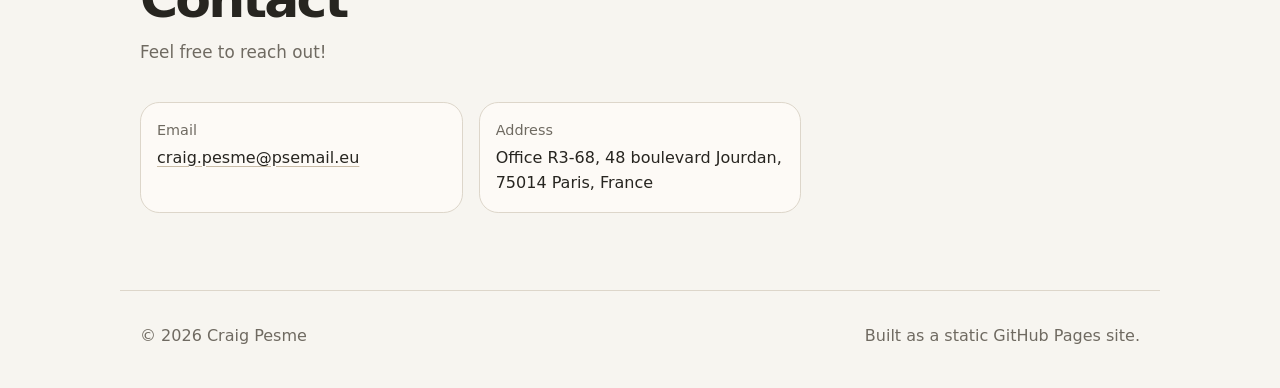
==== commit fc1501bb: "Change office address in contact item Updated the office address in the contact section." ====
--- a/index.html
+++ b/index.html
@@ -212,14 +212,8 @@
 
   <div class="contact-item">
     <span class="label">Address</span>
-    48 boulevard Jourdan, 75014 Paris, France
+    Office R3-68, 48 boulevard Jourdan, 75014 Paris, France
   </div>
-
-  <figure class="contact-photo">
-    <img src="assets/img/rebuffat.jpg" alt="Gaston Rébuffat in the Alps">
-    <figcaption>Gaston Rébuffat on top of the Aiguille de Roc, 1944.</figcaption>
-  </figure>
-</div>
 </div>
     </section>
   </main>
--- a/assets/css/styles.css
+++ b/assets/css/styles.css
@@ -344,3 +344,27 @@
 @media (max-width: 520px) {
   .portrait-wrap { width: 215px; min-height: 0; }
 }
+
+.contact-photo {
+margin: 0;
+border: 1px solid var(--line);
+border-radius: 1.2rem;
+overflow: hidden;
+background: rgba(255,253,249,.75);
+}
+
+.contact-photo img {
+width: 100%;
+height: 170px;
+object-fit: cover;
+object-position: center;
+filter: grayscale(100%);
+}
+
+.contact-photo figcaption {
+padding: 0.75rem 0.9rem;
+color: var(--muted);
+font-size: 0.9rem;
+line-height: 1.4;
+}
+
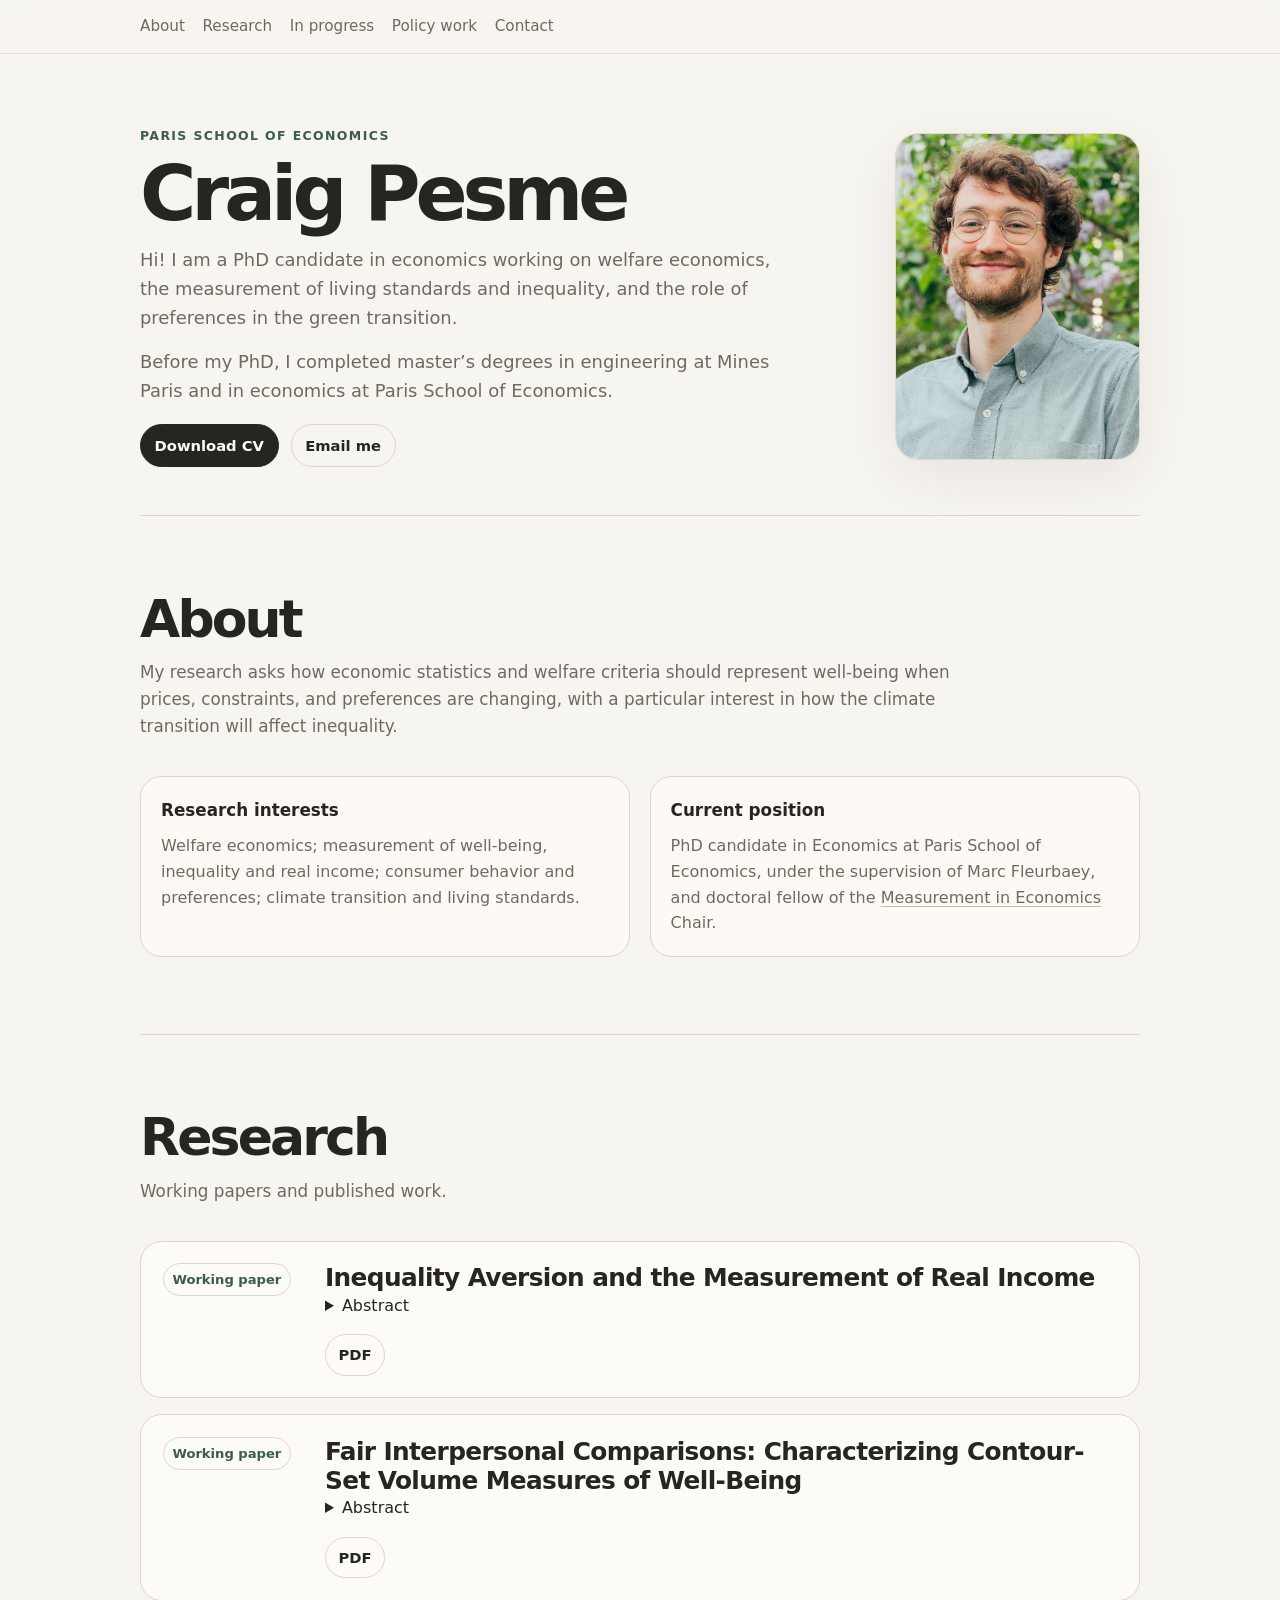
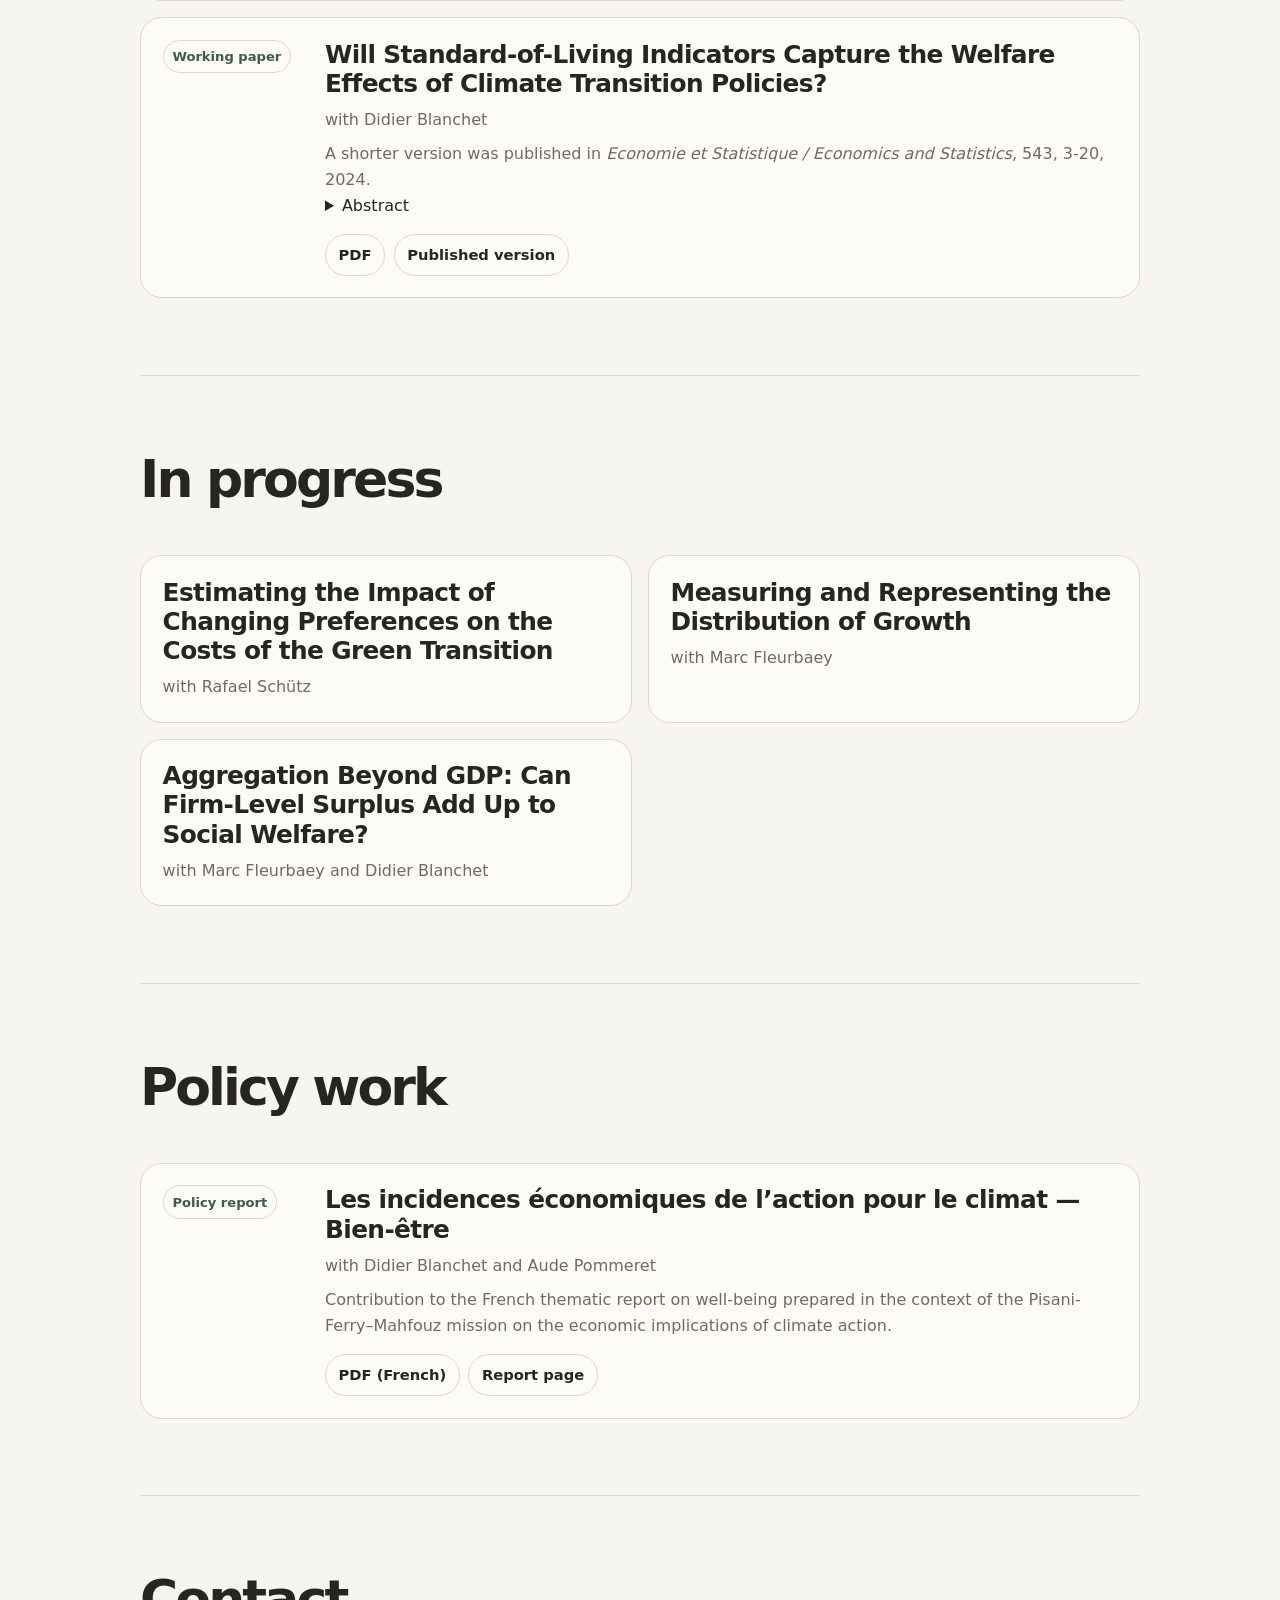
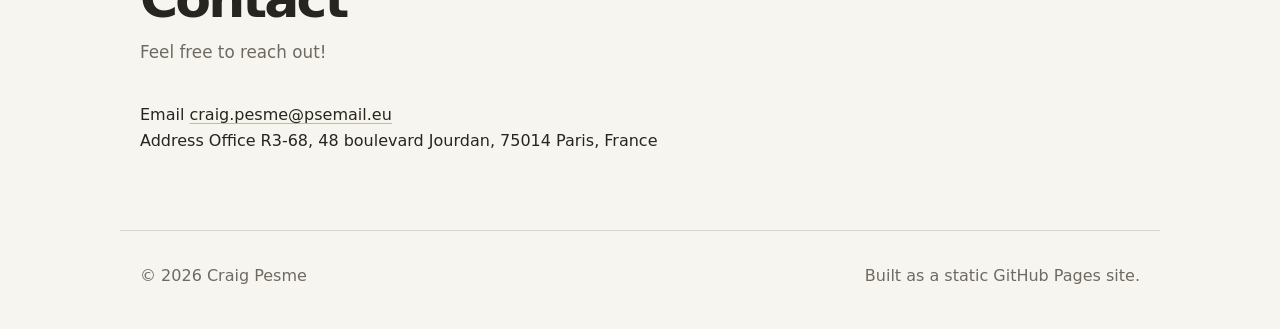
==== commit d58f3778: "Refactor contact section layout in index.html Replaced contact-item divs with contact-panel and cont" ====
--- a/index.html
+++ b/index.html
@@ -204,15 +204,15 @@
           <p class="section-intro">Feel free to reach out!</p>
         </div>
       </div>
-      <div class="contact-grid">
-  <div class="contact-item">
+     <div class="contact-panel">
+  <div class="contact-row">
     <span class="label">Email</span>
     <a href="mailto:craig.pesme@psemail.eu">craig.pesme@psemail.eu</a>
   </div>
 
-  <div class="contact-item">
+  <div class="contact-row">
     <span class="label">Address</span>
-    Office R3-68, 48 boulevard Jourdan, 75014 Paris, France
+    <span>Office R3-68, 48 boulevard Jourdan, 75014 Paris, France</span>
   </div>
 </div>
     </section>
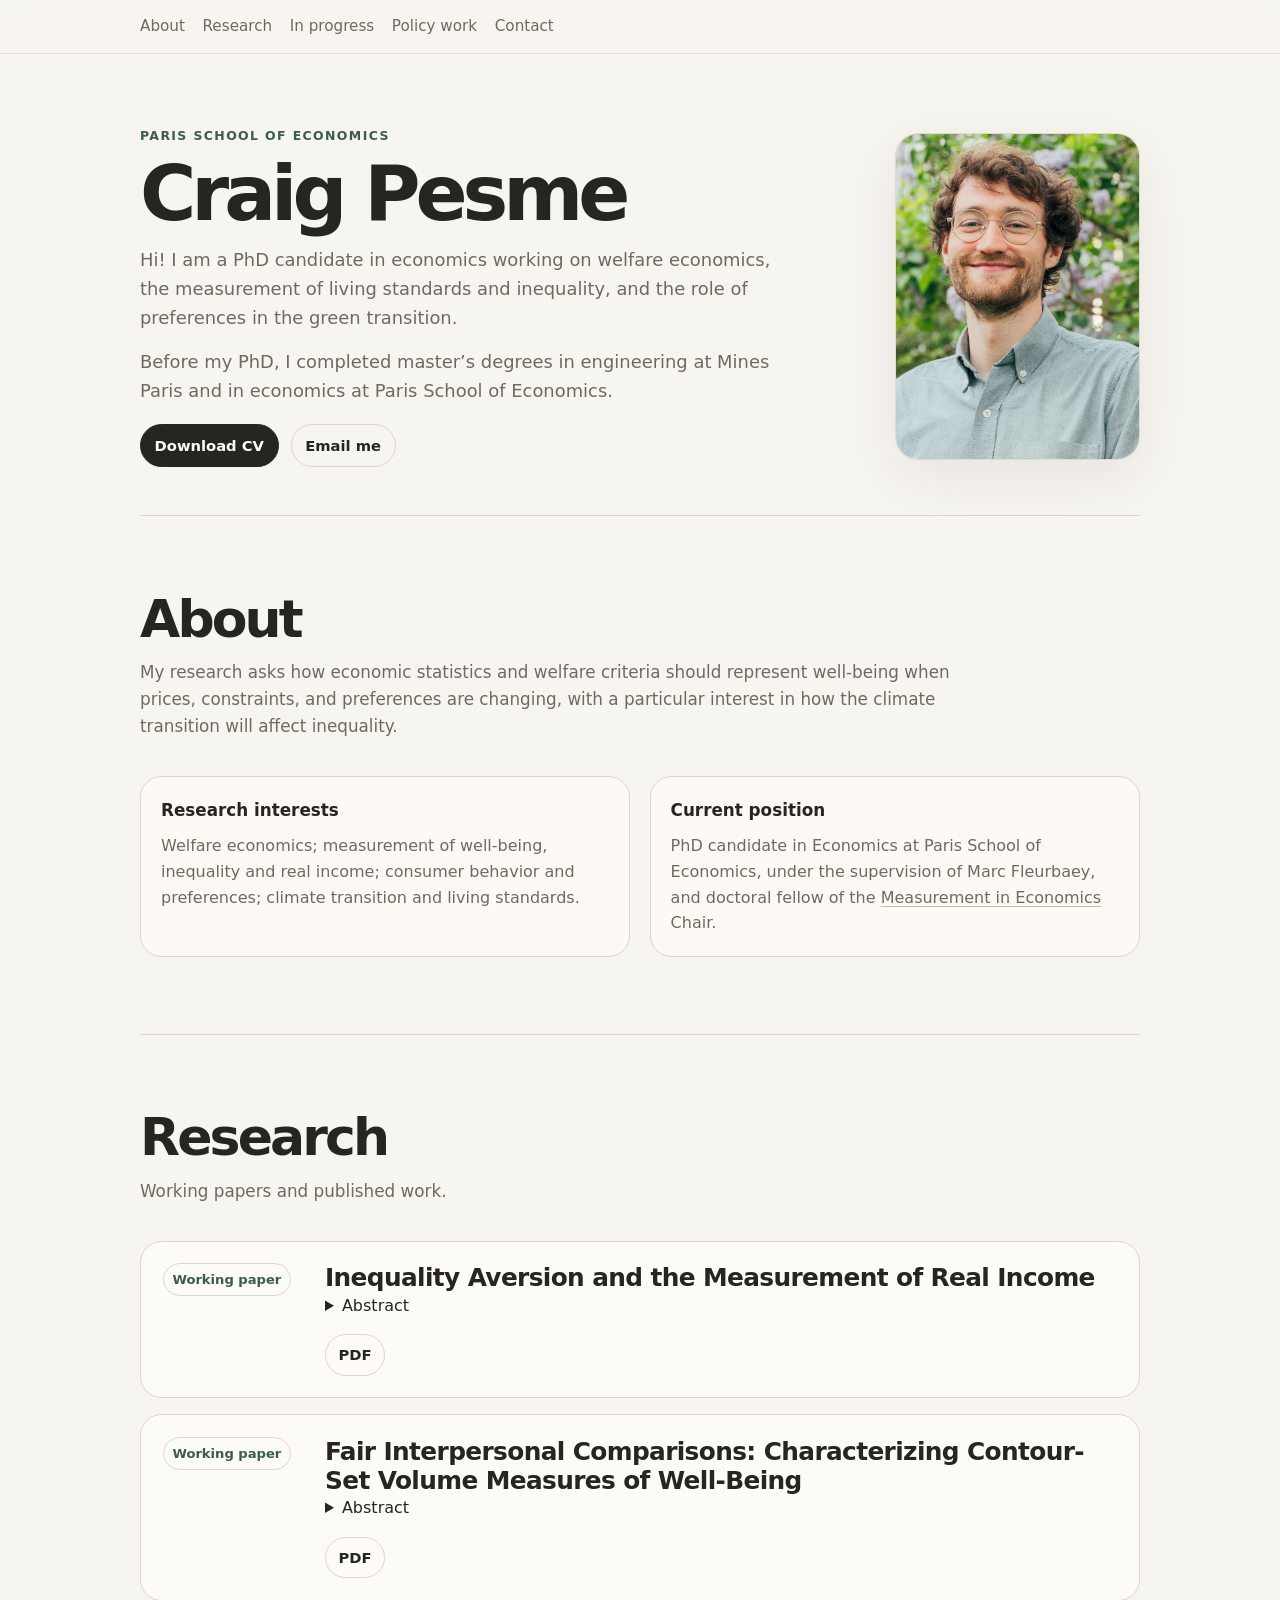
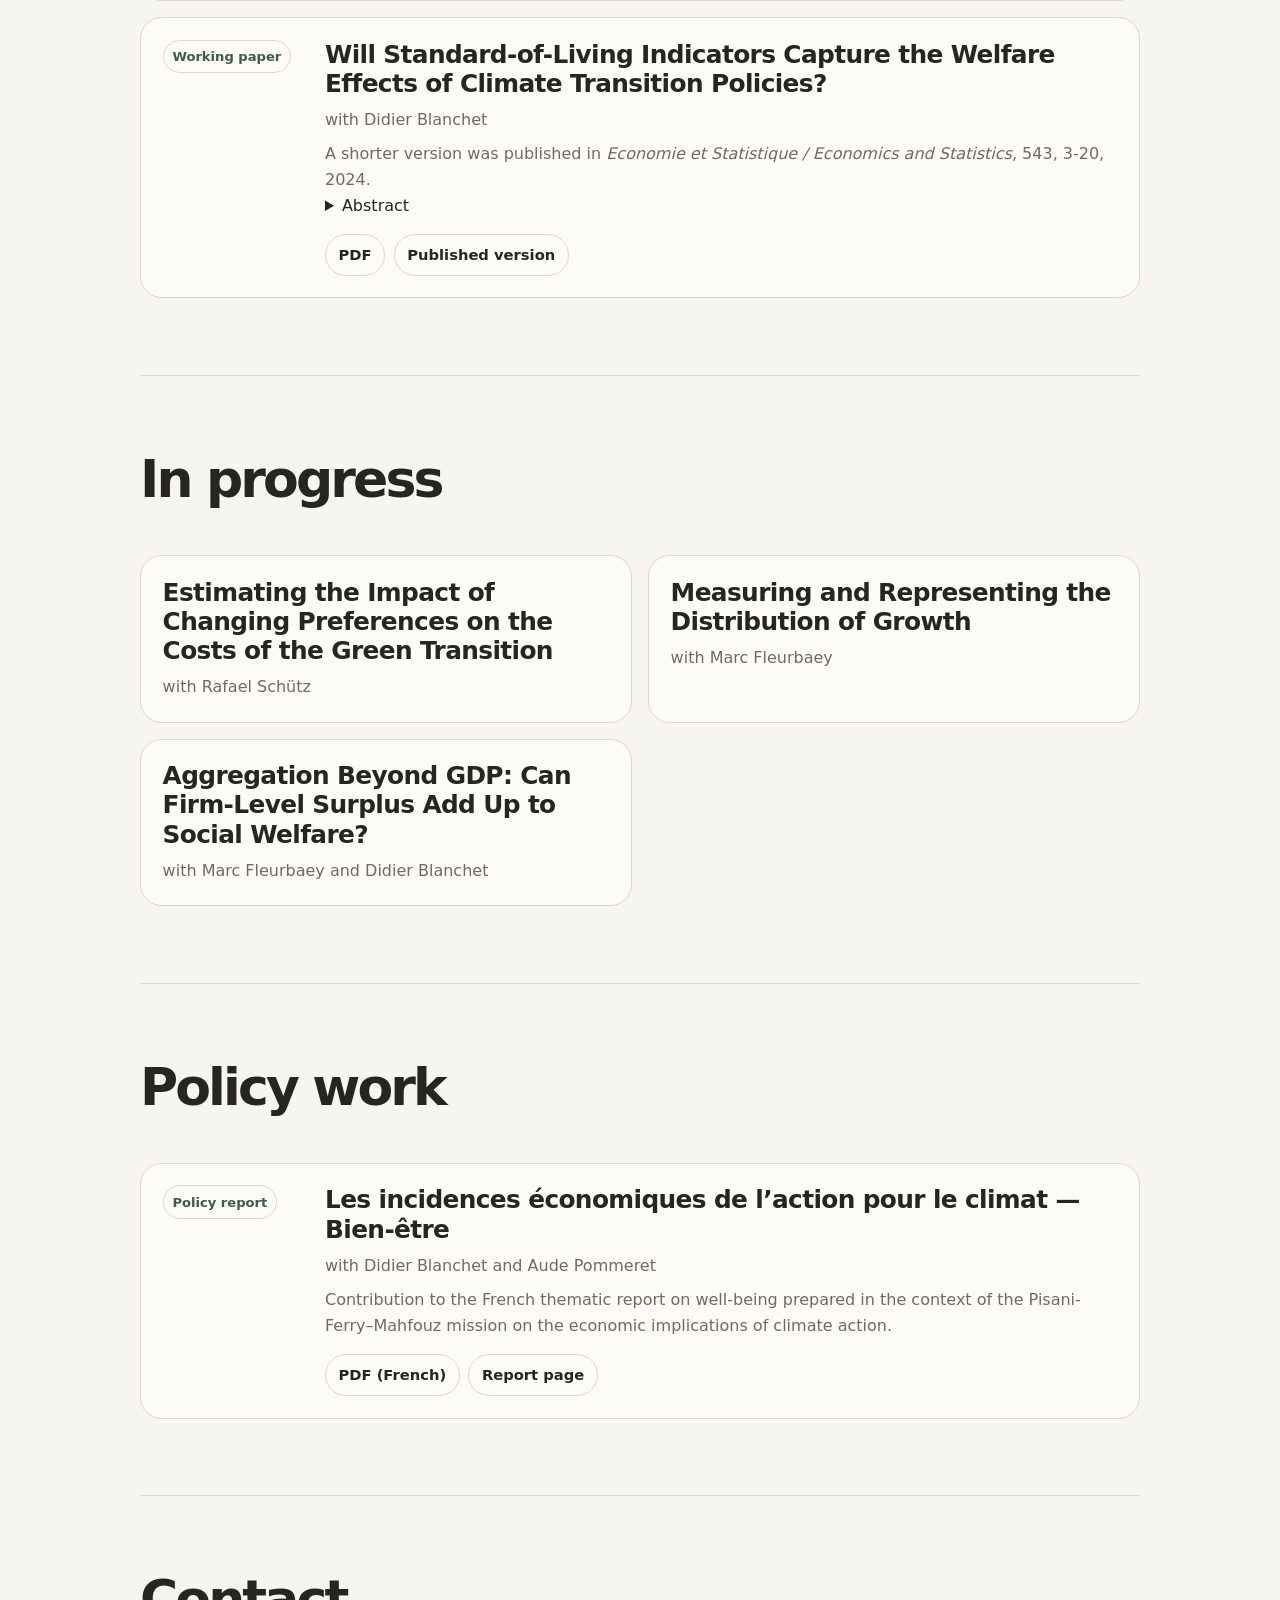
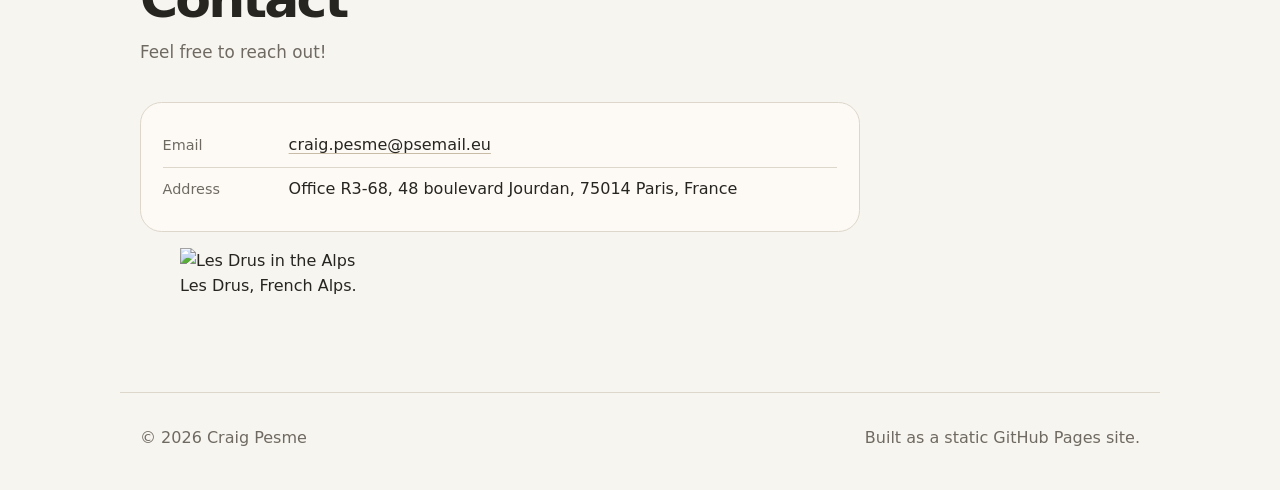
==== commit a4f3e340: "Refactor contact section and include image Updated contact section layout and added an image." ====
--- a/index.html
+++ b/index.html
@@ -197,25 +197,35 @@
     </section>
 
 
-    <section class="section" id="contact">
+    <section class="section contact-section" id="contact">
+  <div class="contact-layout">
+    <div class="contact-left">
       <div class="section-heading">
         <div>
           <h2>Contact</h2>
           <p class="section-intro">Feel free to reach out!</p>
         </div>
       </div>
-     <div class="contact-panel">
-  <div class="contact-row">
-    <span class="label">Email</span>
-    <a href="mailto:craig.pesme@psemail.eu">craig.pesme@psemail.eu</a>
-  </div>
-
-  <div class="contact-row">
-    <span class="label">Address</span>
-    <span>Office R3-68, 48 boulevard Jourdan, 75014 Paris, France</span>
+  <div class="contact-panel">
+    <div class="contact-row">
+      <span class="label">Email</span>
+      <a href="mailto:craig.pesme@psemail.eu">craig.pesme@psemail.eu</a>
+    </div>
+
+    <div class="contact-row">
+      <span class="label">Address</span>
+      <span>Office R3-68, 48 boulevard Jourdan, 75014 Paris, France</span>
+    </div>
   </div>
 </div>
-    </section>
+
+<figure class="contact-mountain">
+  <img src="assets/img/les-drus.jpg" alt="Les Drus in the Alps">
+  <figcaption>Les Drus, French Alps.</figcaption>
+</figure>
+  </div>
+</section>
+
   </main>
 
   <footer class="site-footer">
--- a/assets/css/styles.css
+++ b/assets/css/styles.css
@@ -345,26 +345,36 @@
   .portrait-wrap { width: 215px; min-height: 0; }
 }
 
-.contact-photo {
-margin: 0;
+.contact-panel {
 border: 1px solid var(--line);
-border-radius: 1.2rem;
-overflow: hidden;
+border-radius: 1.35rem;
 background: rgba(255,253,249,.75);
-}
-
-.contact-photo img {
-width: 100%;
-height: 170px;
-object-fit: cover;
-object-position: center;
-filter: grayscale(100%);
-}
-
-.contact-photo figcaption {
-padding: 0.75rem 0.9rem;
+padding: 1.25rem 1.35rem;
+max-width: 720px;
+}
+
+.contact-row {
+display: grid;
+grid-template-columns: 110px minmax(0, 1fr);
+gap: 1rem;
+align-items: baseline;
+padding: 0.55rem 0;
+}
+
+.contact-row + .contact-row {
+border-top: 1px solid var(--line);
+}
+
+.contact-row .label {
 color: var(--muted);
 font-size: 0.9rem;
-line-height: 1.4;
-}
-
+}
+
+@media (max-width: 520px) {
+.contact-row {
+grid-template-columns: 1fr;
+gap: 0.15rem;
+}
+}
+
+
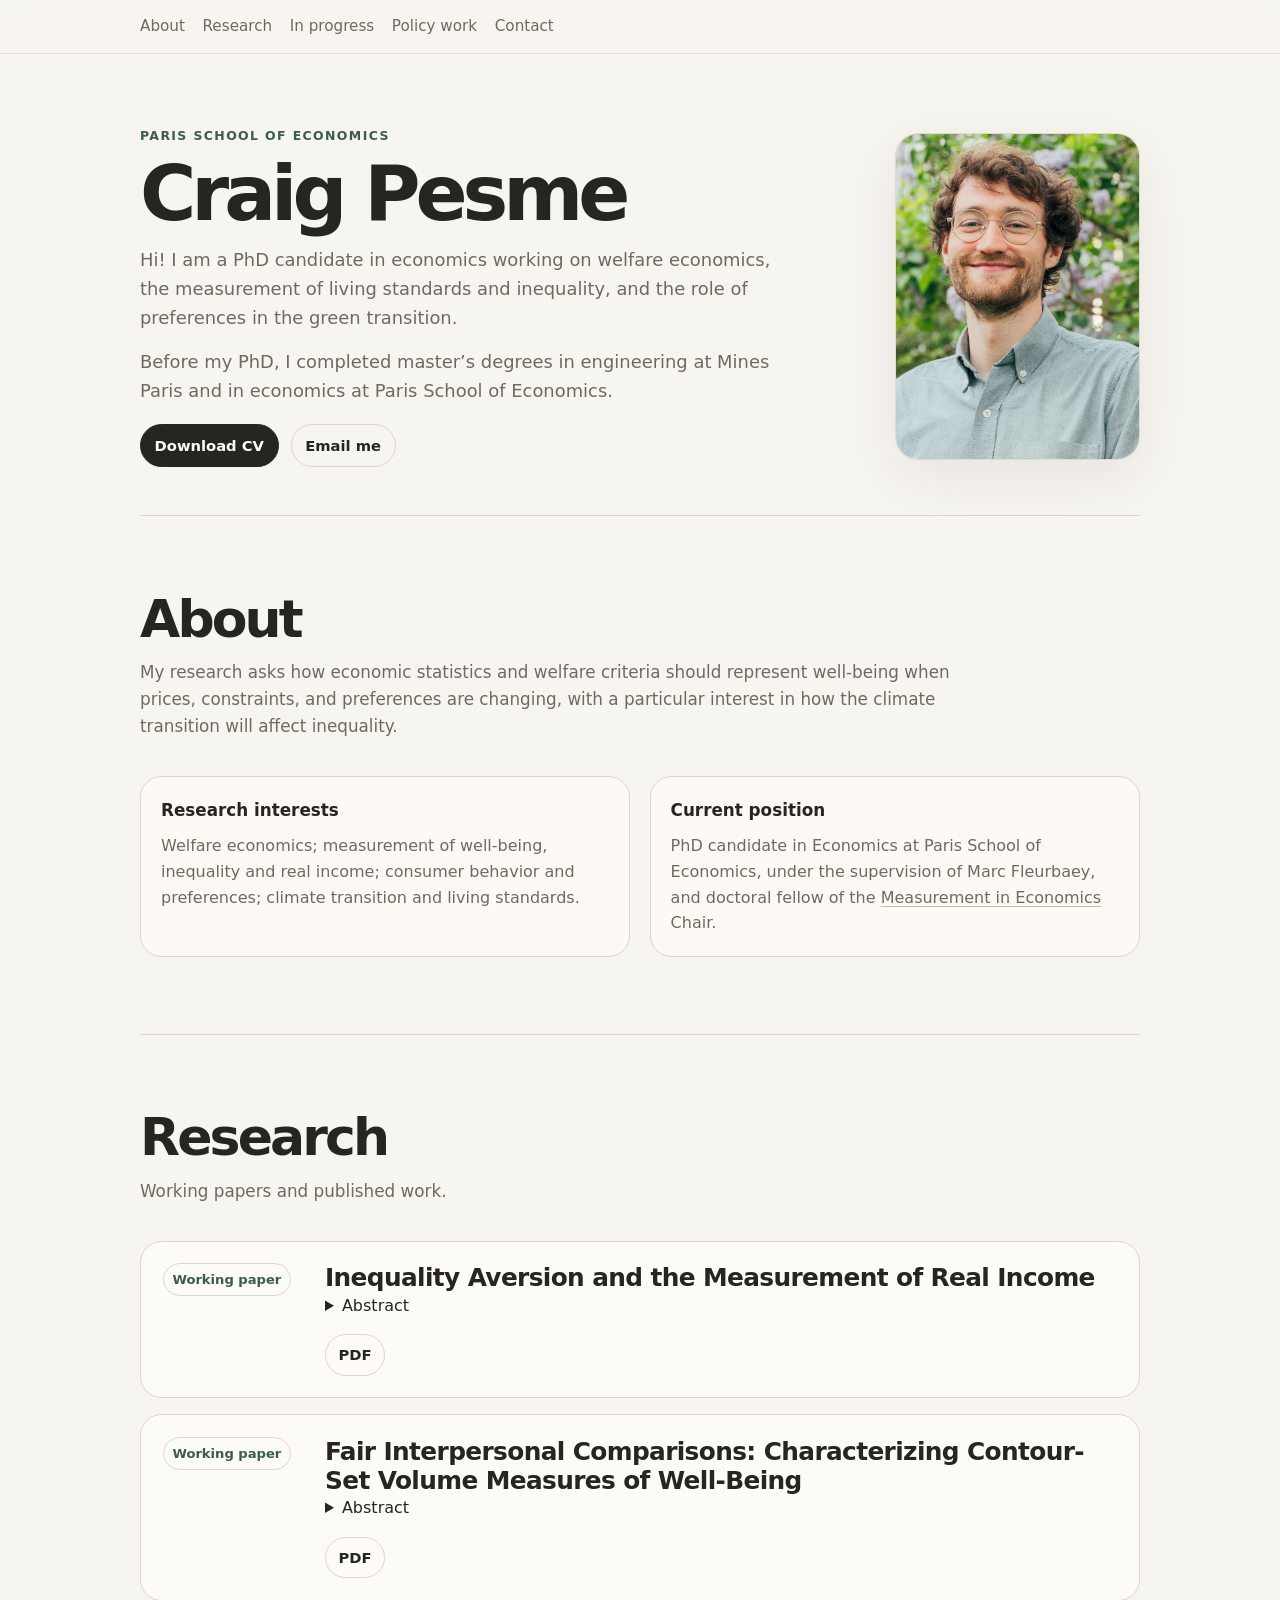
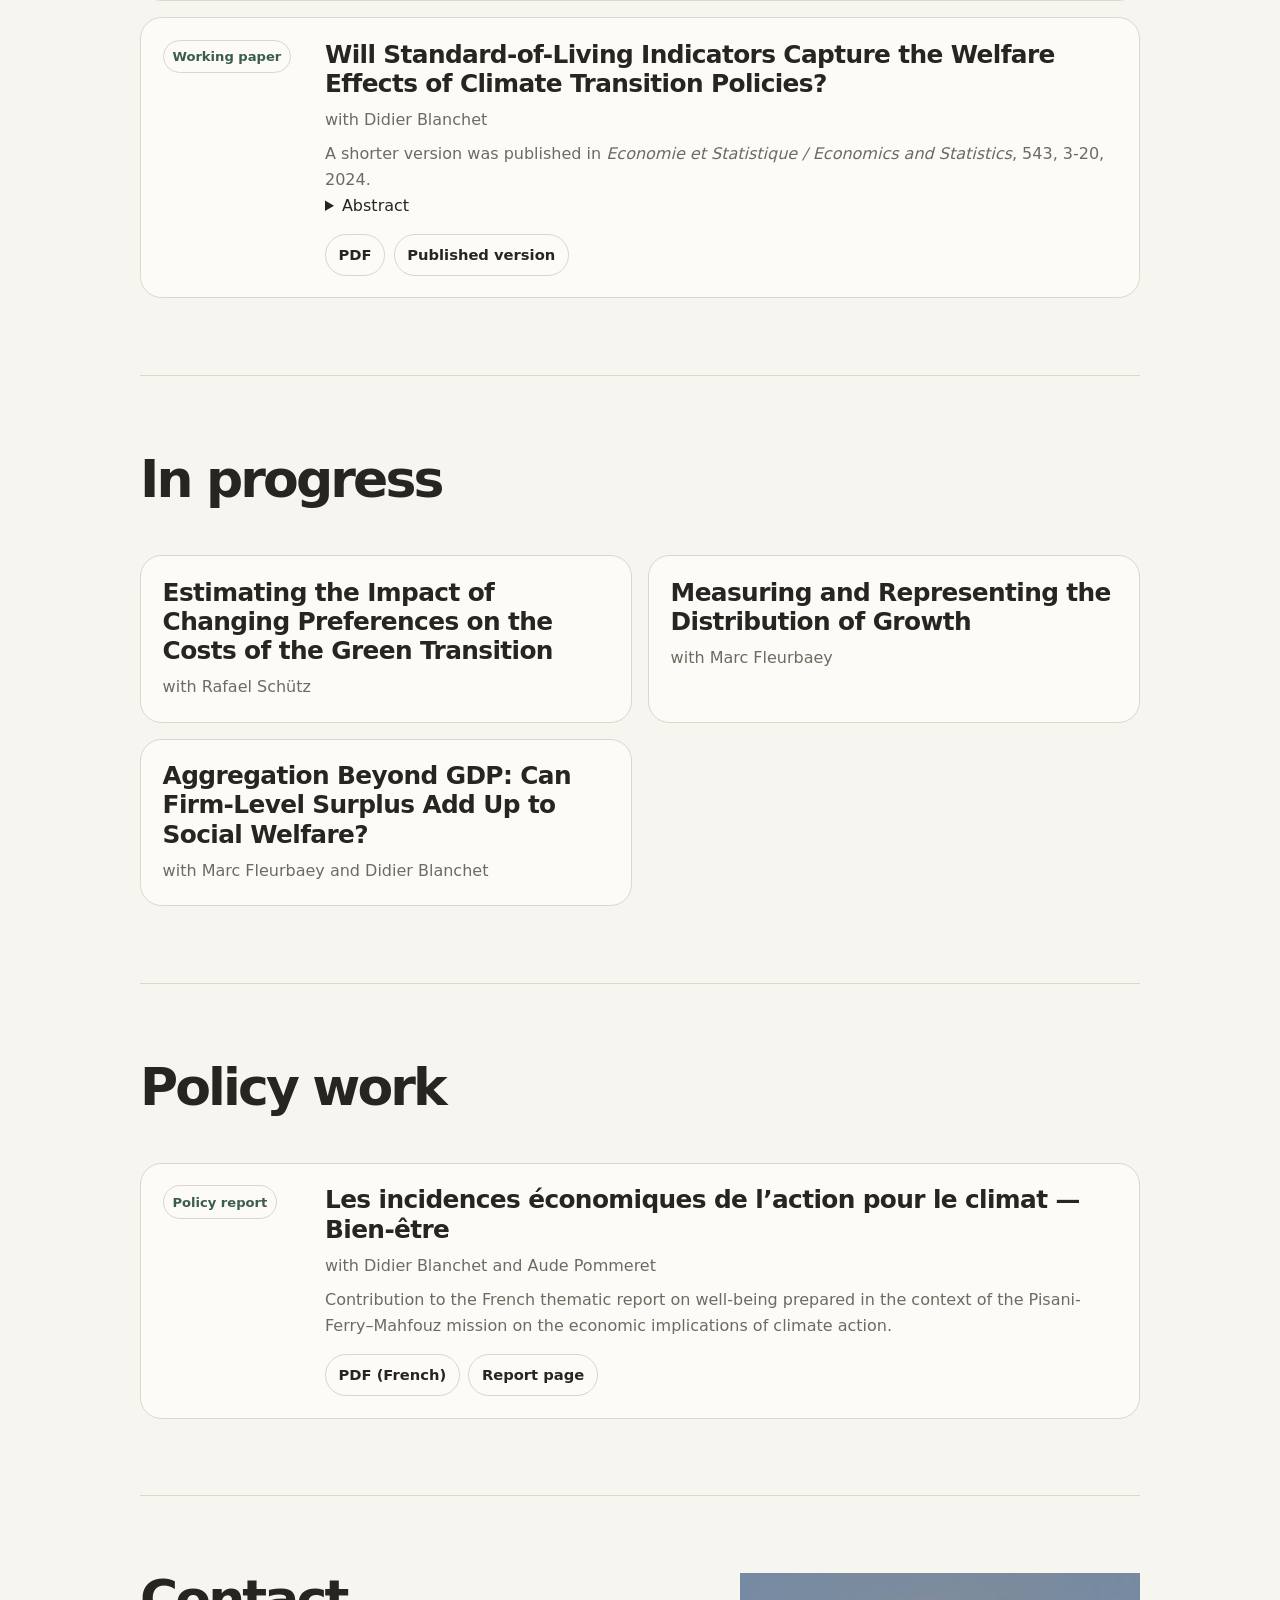
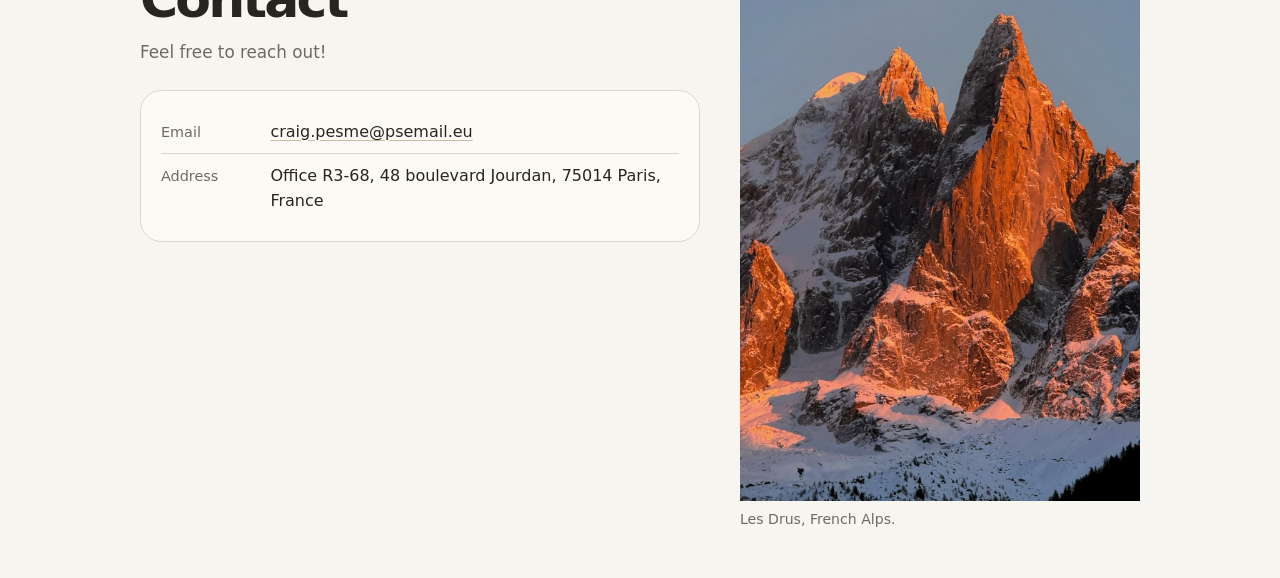
==== commit 9bb0ef04: "Remove footer from index.html Removed footer section from the HTML file." ====
--- a/index.html
+++ b/index.html
@@ -228,9 +228,5 @@
 
   </main>
 
-  <footer class="site-footer">
-    <span>© <span data-year></span> Craig Pesme</span>
-    <span>Built as a static GitHub Pages site.</span>
-  </footer>
 </body>
 </html>
--- a/assets/css/styles.css
+++ b/assets/css/styles.css
@@ -251,130 +251,92 @@
 }
 .cv-panel p { color: var(--muted); margin: .45rem 0 0; }
 
-.contact-grid {
-  display: grid;
-  grid-template-columns: repeat(3,1fr);
-  gap: 1rem;
-}
-.contact-item {
-  border: 1px solid var(--line);
-  border-radius: 1.2rem;
-  padding: 1rem;
+/* Contact section */
+
+.contact-layout {
+  display: grid;
+  grid-template-columns: minmax(0, 560px) minmax(300px, 400px);
+  gap: 2.5rem;
+  align-items: stretch;
+}
+
+.contact-left {
+  display: flex;
+  flex-direction: column;
+}
+
+.contact-section .section-heading {
+  margin-bottom: 1.5rem;
+}
+
+.contact-panel {
+  border: 1px solid var(--line);
+  border-radius: 1.35rem;
   background: rgba(255,253,249,.75);
-}
-.contact-item .label { display: block; color: var(--muted); font-size: .9rem; margin-bottom: .15rem; }
-
-.site-footer {
-  max-width: var(--max);
-  margin: 0 auto;
-  padding: 2rem 1.25rem 2.5rem;
+  padding: 1.15rem 1.25rem;
+  max-width: 560px;
+}
+
+.contact-row {
+  display: grid;
+  grid-template-columns: 95px minmax(0, 1fr);
+  gap: 0.9rem;
+  align-items: baseline;
+  padding: 0.55rem 0;
+}
+
+.contact-row + .contact-row {
   border-top: 1px solid var(--line);
-  color: var(--muted);
-  display: flex;
-  justify-content: space-between;
-  gap: 1rem;
-  flex-wrap: wrap;
-}
-
-@media (max-width: 820px) {
-  .nav { align-items: flex-start; }
-  .nav-toggle {
-    display: inline-flex;
-    border: 1px solid var(--line);
-    background: transparent;
-    border-radius: 999px;
-    padding: .35rem .65rem;
-    color: var(--text);
+}
+
+.contact-row .label {
+  color: var(--muted);
+  font-size: 0.9rem;
+}
+
+/* Mountain image: deliberately NOT a card */
+.contact-mountain {
+  margin: 0;
+  padding: 0;
+  border: none;
+  background: transparent;
+  box-shadow: none;
+  border-radius: 0;
+  overflow: visible;
+  align-self: stretch;
+}
+
+.contact-mountain img {
+  width: 100%;
+  height: 100%;
+  min-height: 330px;
+  object-fit: cover;
+  object-position: center;
+  border-radius: 0;
+  box-shadow: none;
+}
+
+.contact-mountain figcaption {
+  margin: 0.55rem 0 0;
+  padding: 0;
+  border: none;
+  background: transparent;
+  color: var(--muted);
+  font-size: 0.88rem;
+  line-height: 1.35;
+}
+
+@media (max-width: 760px) {
+  .contact-layout {
+    grid-template-columns: 1fr;
   }
-  .nav-links {
-    display: none;
-    position: absolute;
-    top: 3.65rem;
-    right: 1.25rem;
-    flex-direction: column;
-    align-items: flex-start;
-    padding: 1rem;
-    border: 1px solid var(--line);
-    border-radius: 1rem;
-    background: var(--surface);
-    box-shadow: 0 20px 70px rgba(47,42,34,.12);
+
+  .contact-panel {
+    max-width: none;
   }
-  .nav-links.is-open { display: flex; }
-  .hero { grid-template-columns: 1fr; }
-  .portrait-wrap {
-    justify-self: start;
-    width: 240px;
-    max-width: 100%;
-    min-height: 0;
-    aspect-ratio: 3 / 4;
-  }
-  .section-heading { grid-template-columns: 1fr; gap: .55rem; }
-  .about-grid, .in-progress-list, .contact-grid { grid-template-columns: 1fr; }
-  .paper-card { grid-template-columns: 1fr; gap: .9rem; }
-  .cv-panel { grid-template-columns: 1fr; }
-}
-
-@media (max-width: 520px) {
-  main { padding: 0 1rem; }
-  .nav { padding-left: 1rem; padding-right: 1rem; }
-  .hero { padding-top: 2.4rem; }
-  .portrait-wrap {
-    width: 215px;
+
+  .contact-mountain img {
+    height: 240px;
     min-height: 0;
   }
-  .card, .paper-card, .cv-panel { border-radius: 1rem; padding: 1rem; }
-}
-
-
-
-/* Final hero-size safeguard: keep the top section compact. */
-.hero {
-  grid-template-columns: minmax(0, 1fr) 245px;
-}
-.portrait-wrap {
-  width: 245px;
-  max-width: 245px;
-  min-height: 0;
-  aspect-ratio: 3 / 4;
-}
-@media (max-width: 820px) {
-  .hero { grid-template-columns: 1fr; }
-  .portrait-wrap { width: 240px; max-width: 100%; min-height: 0; }
-}
-@media (max-width: 520px) {
-  .portrait-wrap { width: 215px; min-height: 0; }
-}
-
-.contact-panel {
-border: 1px solid var(--line);
-border-radius: 1.35rem;
-background: rgba(255,253,249,.75);
-padding: 1.25rem 1.35rem;
-max-width: 720px;
-}
-
-.contact-row {
-display: grid;
-grid-template-columns: 110px minmax(0, 1fr);
-gap: 1rem;
-align-items: baseline;
-padding: 0.55rem 0;
-}
-
-.contact-row + .contact-row {
-border-top: 1px solid var(--line);
-}
-
-.contact-row .label {
-color: var(--muted);
-font-size: 0.9rem;
-}
-
-@media (max-width: 520px) {
-.contact-row {
-grid-template-columns: 1fr;
-gap: 0.15rem;
-}
-}
-
-
+}
